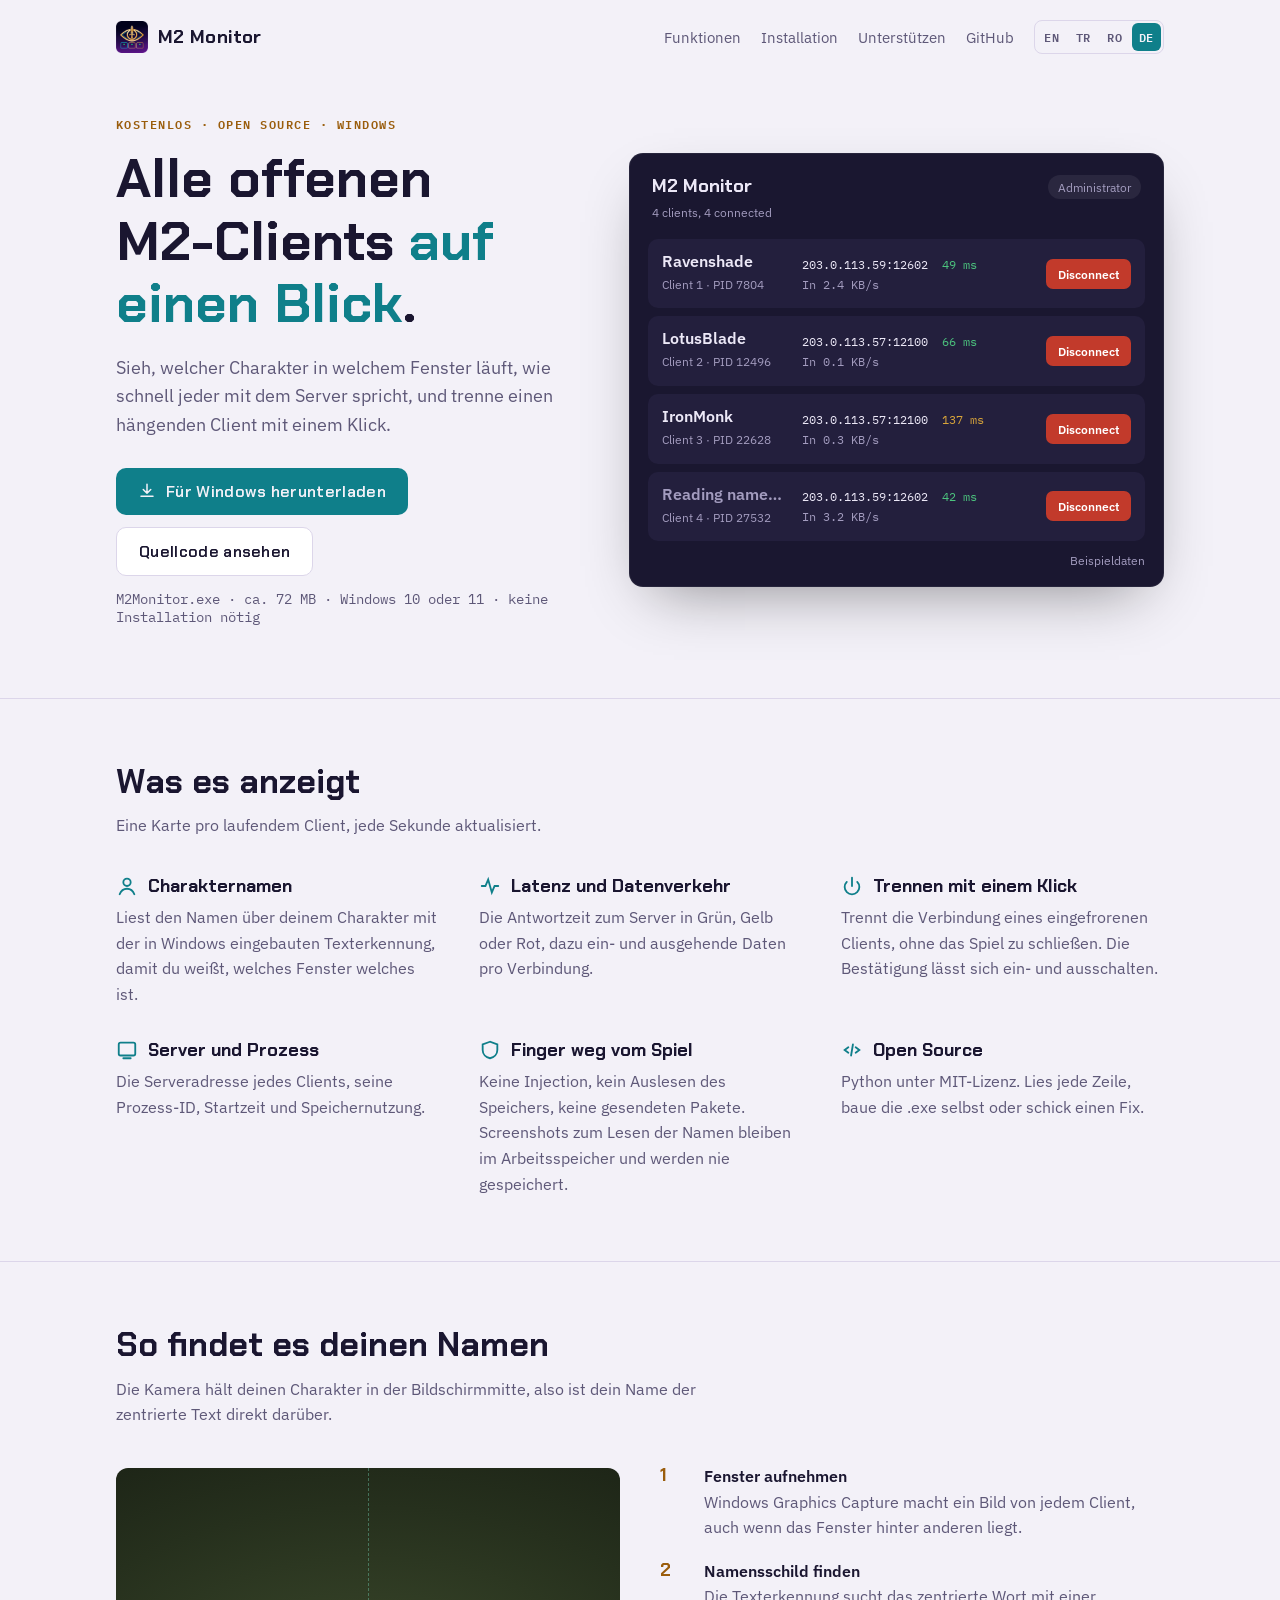
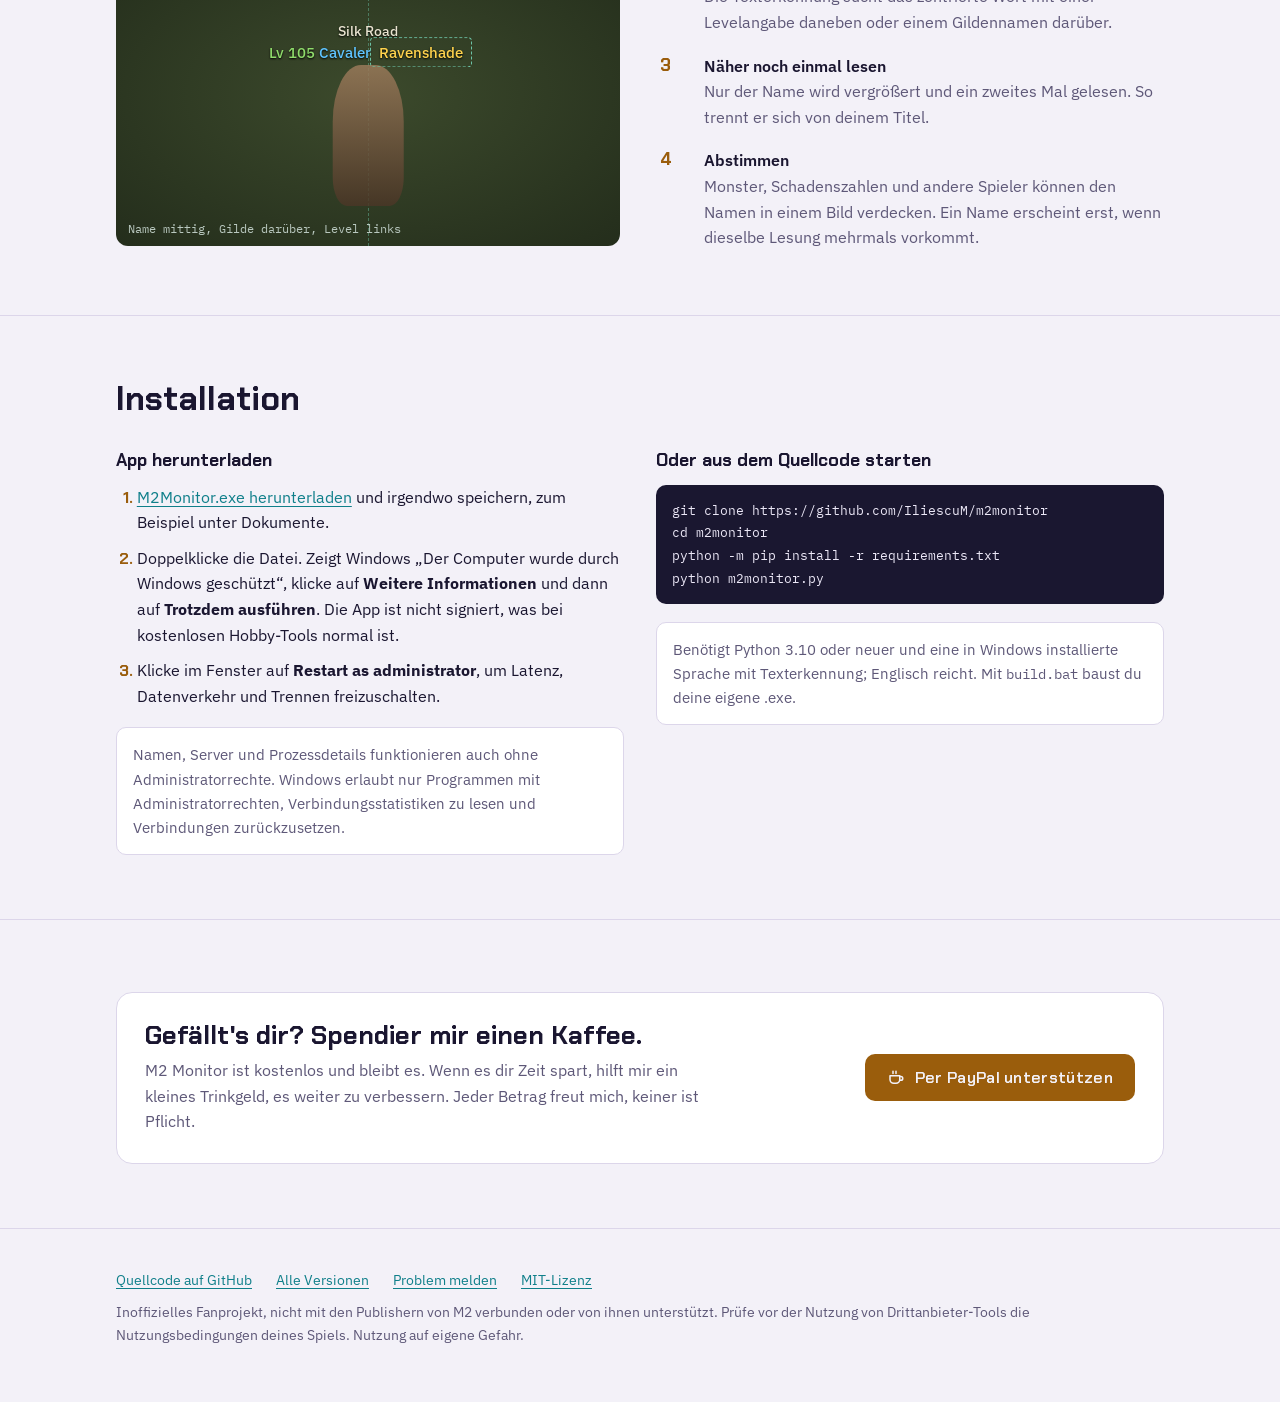
==== docs/de/index.html @ 5efd5cd4 "Translate the website into Turkish, Romanian and German - site/build.py generates docs/index.html (E" ====
<!doctype html>
<html lang="de">
<head>
<meta charset="utf-8">
<meta name="viewport" content="width=device-width, initial-scale=1, viewport-fit=cover">
<title>M2 Monitor</title>
<meta name="description" content="Eine kostenlose Open-Source-App für Windows, die alle offenen M2-Spielclients zeigt: Charaktername, Server, Latenz, Datenverkehr und Trennen mit einem Klick.">
<link rel="canonical" href="https://m2monitor.app/de/">
<link rel="alternate" hreflang="en" href="https://m2monitor.app/">
<link rel="alternate" hreflang="tr" href="https://m2monitor.app/tr/">
<link rel="alternate" hreflang="ro" href="https://m2monitor.app/ro/">
<link rel="alternate" hreflang="de" href="https://m2monitor.app/de/">
<link rel="alternate" hreflang="x-default" href="https://m2monitor.app/">
<link rel="icon" type="image/png" href="../icon.png">
<link rel="apple-touch-icon" href="../icon.png">
<link rel="preconnect" href="https://fonts.googleapis.com">
<link rel="preconnect" href="https://fonts.gstatic.com" crossorigin>
<link rel="stylesheet" href="https://fonts.googleapis.com/css2?family=Chakra+Petch:wght@500;600;700&family=IBM+Plex+Sans:wght@400;500;600&family=IBM+Plex+Mono:wght@400;500&display=swap">
<link rel="stylesheet" href="../style.css">
</head>
<body>

<header class="top">
  <div class="wrap">
    <a class="brand" href="./">
      <img src="../icon.png" alt="" width="32" height="32">
      M2 Monitor
    </a>
    <nav aria-label="Abschnitte">
      <a class="section-link" href="#features">Funktionen</a>
      <a class="section-link" href="#install">Installation</a>
      <a class="section-link" href="#tip">Unterstützen</a>
      <a class="section-link" href="https://github.com/IliescuM/m2monitor">GitHub</a>
      <span class="langs"><a href="../" hreflang="en" lang="en" data-lang="en" title="English">EN</a><a href="../tr/" hreflang="tr" lang="tr" data-lang="tr" title="Türkçe">TR</a><a href="../ro/" hreflang="ro" lang="ro" data-lang="ro" title="Română">RO</a><a href="../de/" hreflang="de" lang="de" data-lang="de" title="Deutsch" aria-current="page">DE</a></span>
    </nav>
  </div>
</header>

<main>
  <section class="hero">
    <div class="wrap">
      <div>
        <p class="eyebrow">Kostenlos · Open Source · Windows</p>
        <h1>Alle offenen M2-Clients <em>auf einen Blick</em>.</h1>
        <p class="lede">Sieh, welcher Charakter in welchem Fenster läuft, wie schnell jeder mit dem Server spricht, und trenne einen hängenden Client mit einem Klick.</p>
        <div class="actions">
          <a class="btn btn-primary" href="https://github.com/IliescuM/m2monitor/releases/latest/download/M2Monitor.exe">
            <svg viewBox="0 0 24 24" fill="none" stroke="currentColor" stroke-width="2" stroke-linecap="round" stroke-linejoin="round" aria-hidden="true"><path d="M12 3v12m0 0-5-5m5 5 5-5M4 19h16"/></svg>
            Für Windows herunterladen
          </a>
          <a class="btn btn-ghost" href="https://github.com/IliescuM/m2monitor">Quellcode ansehen</a>
        </div>
        <p class="fine">M2Monitor.exe · ca. 72 MB · Windows 10 oder 11 · keine Installation nötig</p>
      </div>

      <div class="mock" role="img" aria-label="Beispiel des M2-Monitor-Fensters mit vier Spielclients">
        <div class="mock-head">
          <div><b>M2 Monitor</b><br><span>4 clients, 4 connected</span></div>
          <span class="pill">Administrator</span>
        </div>
        <div class="client">
          <div class="who"><b>Ravenshade</b><small>Client 1 · PID 7804</small></div>
          <div class="stats"><span class="srv">203.0.113.59:12602</span><span class="rtt" data-base="47">47 ms</span><span>In 2.4 KB/s</span></div>
          <span class="dc">Disconnect</span>
        </div>
        <div class="client">
          <div class="who"><b>LotusBlade</b><small>Client 2 · PID 12496</small></div>
          <div class="stats"><span class="srv">203.0.113.57:12100</span><span class="rtt" data-base="69">69 ms</span><span>In 0.1 KB/s</span></div>
          <span class="dc">Disconnect</span>
        </div>
        <div class="client">
          <div class="who"><b>IronMonk</b><small>Client 3 · PID 22628</small></div>
          <div class="stats"><span class="srv">203.0.113.57:12100</span><span class="rtt" data-base="128">128 ms</span><span>In 0.3 KB/s</span></div>
          <span class="dc">Disconnect</span>
        </div>
        <div class="client reading">
          <div class="who"><b>Reading name…</b><small>Client 4 · PID 27532</small></div>
          <div class="stats"><span class="srv">203.0.113.59:12602</span><span class="rtt" data-base="46">46 ms</span><span>In 3.2 KB/s</span></div>
          <span class="dc">Disconnect</span>
        </div>
        <p class="example-note">Beispieldaten</p>
      </div>
    </div>
  </section>

  <section class="block" id="features">
    <div class="wrap">
      <h2>Was es anzeigt</h2>
      <p class="intro">Eine Karte pro laufendem Client, jede Sekunde aktualisiert.</p>
      <div class="features">
        <div class="feature">
          <h3><svg viewBox="0 0 24 24" fill="none" stroke="currentColor" stroke-width="2" stroke-linecap="round" aria-hidden="true"><circle cx="12" cy="8" r="4"/><path d="M4 21c1.5-4 4.5-6 8-6s6.5 2 8 6"/></svg>Charakternamen</h3>
          <p>Liest den Namen über deinem Charakter mit der in Windows eingebauten Texterkennung, damit du weißt, welches Fenster welches ist.</p>
        </div>
        <div class="feature">
          <h3><svg viewBox="0 0 24 24" fill="none" stroke="currentColor" stroke-width="2" stroke-linecap="round" aria-hidden="true"><path d="M3 12h4l3-7 4 14 3-7h4"/></svg>Latenz und Datenverkehr</h3>
          <p>Die Antwortzeit zum Server in Grün, Gelb oder Rot, dazu ein- und ausgehende Daten pro Verbindung.</p>
        </div>
        <div class="feature">
          <h3><svg viewBox="0 0 24 24" fill="none" stroke="currentColor" stroke-width="2" stroke-linecap="round" aria-hidden="true"><path d="M12 3v9"/><path d="M6.3 7.5a8 8 0 1 0 11.4 0"/></svg>Trennen mit einem Klick</h3>
          <p>Trennt die Verbindung eines eingefrorenen Clients, ohne das Spiel zu schließen. Die Bestätigung lässt sich ein- und ausschalten.</p>
        </div>
        <div class="feature">
          <h3><svg viewBox="0 0 24 24" fill="none" stroke="currentColor" stroke-width="2" stroke-linecap="round" aria-hidden="true"><rect x="3" y="4" width="18" height="14" rx="2"/><path d="M8 21h8"/></svg>Server und Prozess</h3>
          <p>Die Serveradresse jedes Clients, seine Prozess-ID, Startzeit und Speichernutzung.</p>
        </div>
        <div class="feature">
          <h3><svg viewBox="0 0 24 24" fill="none" stroke="currentColor" stroke-width="2" stroke-linecap="round" aria-hidden="true"><path d="M12 3 4 6v6c0 4.5 3.4 8 8 9 4.6-1 8-4.5 8-9V6z"/></svg>Finger weg vom Spiel</h3>
          <p>Keine Injection, kein Auslesen des Speichers, keine gesendeten Pakete. Screenshots zum Lesen der Namen bleiben im Arbeitsspeicher und werden nie gespeichert.</p>
        </div>
        <div class="feature">
          <h3><svg viewBox="0 0 24 24" fill="none" stroke="currentColor" stroke-width="2" stroke-linecap="round" aria-hidden="true"><path d="M8 9l-4 3 4 3M16 9l4 3-4 3M13 6l-2 12"/></svg>Open Source</h3>
          <p>Python unter MIT-Lizenz. Lies jede Zeile, baue die .exe selbst oder schick einen Fix.</p>
        </div>
      </div>
    </div>
  </section>

  <section class="block">
    <div class="wrap">
      <h2>So findet es deinen Namen</h2>
      <p class="intro">Die Kamera hält deinen Charakter in der Bildschirmmitte, also ist dein Name der zentrierte Text direkt darüber.</p>
      <div class="ocr">
        <figure class="scene" style="margin:0">
          <span class="crosshair" aria-hidden="true"></span>
          <span class="hero-figure" aria-hidden="true"></span>
          <div class="plate">
            <div class="guild">Silk Road</div>
            <div class="line"><span class="lv">Lv 105</span> <span class="title">Cavaler</span> <span class="name">Ravenshade</span></div>
          </div>
          <figcaption>Name mittig, Gilde darüber, Level links</figcaption>
        </figure>
        <ol class="steps">
          <li><div><b>Fenster aufnehmen</b><span>Windows Graphics Capture macht ein Bild von jedem Client, auch wenn das Fenster hinter anderen liegt.</span></div></li>
          <li><div><b>Namensschild finden</b><span>Die Texterkennung sucht das zentrierte Wort mit einer Levelangabe daneben oder einem Gildennamen darüber.</span></div></li>
          <li><div><b>Näher noch einmal lesen</b><span>Nur der Name wird vergrößert und ein zweites Mal gelesen. So trennt er sich von deinem Titel.</span></div></li>
          <li><div><b>Abstimmen</b><span>Monster, Schadenszahlen und andere Spieler können den Namen in einem Bild verdecken. Ein Name erscheint erst, wenn dieselbe Lesung mehrmals vorkommt.</span></div></li>
        </ol>
      </div>
    </div>
  </section>

  <section class="block" id="install">
    <div class="wrap">
      <h2>Installation</h2>
      <div class="install">
        <div>
          <h3>App herunterladen</h3>
          <ol>
            <li><a href="https://github.com/IliescuM/m2monitor/releases/latest/download/M2Monitor.exe">M2Monitor.exe herunterladen</a> und irgendwo speichern, zum Beispiel unter Dokumente.</li>
            <li>Doppelklicke die Datei. Zeigt Windows „Der Computer wurde durch Windows geschützt“, klicke auf <b>Weitere Informationen</b> und dann auf <b>Trotzdem ausführen</b>. Die App ist nicht signiert, was bei kostenlosen Hobby-Tools normal ist.</li>
            <li>Klicke im Fenster auf <b>Restart as administrator</b>, um Latenz, Datenverkehr und Trennen freizuschalten.</li>
          </ol>
          <p class="note">Namen, Server und Prozessdetails funktionieren auch ohne Administratorrechte. Windows erlaubt nur Programmen mit Administratorrechten, Verbindungsstatistiken zu lesen und Verbindungen zurückzusetzen.</p>
        </div>
        <div>
          <h3>Oder aus dem Quellcode starten</h3>
          <pre><code>git clone https://github.com/IliescuM/m2monitor
cd m2monitor
python -m pip install -r requirements.txt
python m2monitor.py</code></pre>
          <p class="note">Benötigt Python 3.10 oder neuer und eine in Windows installierte Sprache mit Texterkennung; Englisch reicht. Mit <code>build.bat</code> baust du deine eigene .exe.</p>
        </div>
      </div>
    </div>
  </section>

  <section class="block" id="tip">
    <div class="wrap">
      <div class="tip">
        <div class="copy">
          <h2>Gefällt's dir? Spendier mir einen Kaffee.</h2>
          <p>M2 Monitor ist kostenlos und bleibt es. Wenn es dir Zeit spart, hilft mir ein kleines Trinkgeld, es weiter zu verbessern. Jeder Betrag freut mich, keiner ist Pflicht.</p>
        </div>
        <a class="btn btn-tip" href="https://paypal.me/IliescuM">
          <svg viewBox="0 0 24 24" fill="none" stroke="currentColor" stroke-width="2" stroke-linecap="round" stroke-linejoin="round" aria-hidden="true"><path d="M4 9h13v5a5 5 0 0 1-5 5H9a5 5 0 0 1-5-5z"/><path d="M17 10h1.5a2.5 2.5 0 0 1 0 5H17M8 3v3M12 3v3"/></svg>
          Per PayPal unterstützen
        </a>
      </div>
    </div>
  </section>
</main>

<footer>
  <div class="wrap">
    <div class="row">
      <a href="https://github.com/IliescuM/m2monitor">Quellcode auf GitHub</a>
      <a href="https://github.com/IliescuM/m2monitor/releases">Alle Versionen</a>
      <a href="https://github.com/IliescuM/m2monitor/issues">Problem melden</a>
      <a href="https://github.com/IliescuM/m2monitor/blob/main/LICENSE">MIT-Lizenz</a>
    </div>
    <p>Inoffizielles Fanprojekt, nicht mit den Publishern von M2 verbunden oder von ihnen unterstützt. Prüfe vor der Nutzung von Drittanbieter-Tools die Nutzungsbedingungen deines Spiels. Nutzung auf eigene Gefahr.</p>
  </div>
</footer>

<script src="../site.js"></script>
</body>
</html>
---- docs/style.css ----
/* Palette follows the app icon: night indigo, gold, cyan. Layout: one narrow reading column; the hero pairs the pitch with a live mock of the app's client cards. */
:root {
  --ink: #1a1630;
  --paper: #f3f1f8;
  --panel: #ffffff;
  --line: #dcd6ea;
  --muted: #5e5878;
  --jade: #0f7f8a;
  --bronze: #9a5d0c;
  --good: #1f7a4a;
  --warn: #9a6700;
  --danger: #c23a2b;
  --card: #1a1730;
  --card-2: #231f3d;
  --card-fg: #ece8f7;
  --card-muted: #a39cbf;
  --display: "Chakra Petch", "Bahnschrift", "Segoe UI", sans-serif;
  --body: "IBM Plex Sans", "Segoe UI", system-ui, sans-serif;
  --mono: "IBM Plex Mono", "Cascadia Mono", Consolas, monospace;
  color-scheme: light;
}
@media (prefers-color-scheme: dark) {
  :root:not([data-theme="light"]) {
    --ink: #ece8f7; --paper: #0c0a1c; --panel: #15122b; --line: #2a2547;
    --muted: #a39cbf; --jade: #3fd0dc; --bronze: #f0b44c;
    --good: #4cc47e; --warn: #d9a53a; --danger: #e5574a;
    --card: #1a1730; --card-2: #231f3d;
    color-scheme: dark;
  }
}
:root[data-theme="dark"] {
  --ink: #ece8f7; --paper: #0c0a1c; --panel: #15122b; --line: #2a2547;
  --muted: #a39cbf; --jade: #3fd0dc; --bronze: #f0b44c;
  --good: #4cc47e; --warn: #d9a53a; --danger: #e5574a;
  --card: #1a1730; --card-2: #231f3d;
  color-scheme: dark;
}

* { box-sizing: border-box; }
html { -webkit-text-size-adjust: 100%; }
body {
  margin: 0;
  background: var(--paper);
  color: var(--ink);
  font: 400 1rem/1.6 var(--body);
}
a { color: var(--jade); text-underline-offset: 3px; }
a:focus-visible, button:focus-visible { outline: 2px solid var(--bronze); outline-offset: 3px; border-radius: 4px; }
h1, h2, h3 { font-family: var(--display); line-height: 1.15; text-wrap: balance; margin: 0; }
p { margin: 0; }
code { font-family: var(--mono); font-size: 0.92em; }

.wrap {
  max-width: 1080px;
  margin: 0 auto;
  padding-left: max(16px, env(safe-area-inset-left, 0px));
  padding-right: max(16px, env(safe-area-inset-right, 0px));
}

/* Top bar */
.top { padding-block: 20px; }
.top .wrap { display: flex; align-items: center; justify-content: space-between; gap: 16px; flex-wrap: wrap; }
.brand { display: flex; align-items: center; gap: 10px; font: 700 1.15rem var(--display); color: var(--ink); text-decoration: none; letter-spacing: 0.02em; }
.brand img { width: 32px; height: 32px; }
.top nav { display: flex; align-items: center; flex-wrap: wrap; gap: 8px 20px; font-size: 0.95rem; }
.top nav a { color: var(--muted); text-decoration: none; }
.top nav a:hover { color: var(--ink); }
.langs { display: flex; gap: 2px; padding: 2px; border: 1px solid var(--line); border-radius: 8px; }
.top nav .langs a { font: 600 0.74rem var(--mono); letter-spacing: 0.06em; padding: 4px 7px; border-radius: 6px; }
.top nav .langs a[aria-current="page"] { background: var(--jade); color: var(--paper); }

/* Hero */
.hero { padding-block: 40px 72px; }
.hero .wrap { display: grid; grid-template-columns: minmax(0, 1fr) minmax(0, 1.15fr); gap: 48px; align-items: center; }
.eyebrow { font: 600 0.78rem var(--mono); letter-spacing: 0.12em; text-transform: uppercase; color: var(--bronze); }
.hero h1 { font-size: clamp(2.2rem, 5vw, 3.4rem); font-weight: 700; margin-top: 14px; }
.hero h1 em { font-style: normal; color: var(--jade); }
.lede { margin-top: 18px; font-size: 1.12rem; color: var(--muted); max-width: 34em; }
.actions { margin-top: 28px; display: flex; flex-wrap: wrap; gap: 12px; align-items: center; }
.btn {
  display: inline-flex; align-items: center; gap: 10px;
  padding: 13px 22px; border-radius: 10px;
  font: 600 1rem var(--display); letter-spacing: 0.02em; text-decoration: none;
  transition: transform 120ms ease, background-color 120ms ease;
}
.btn svg { width: 18px; height: 18px; flex: none; }
.btn-primary { background: var(--jade); color: var(--paper); }
.btn-primary:hover { transform: translateY(-1px); }
.btn-ghost { color: var(--ink); border: 1px solid var(--line); background: var(--panel); }
.btn-ghost:hover { border-color: var(--jade); }
.fine { margin-top: 14px; font: 400 0.85rem var(--mono); color: var(--muted); }

/* App mock */
.mock {
  background: var(--card); color: var(--card-fg);
  border-radius: 14px; padding: 18px;
  box-shadow: 0 24px 60px -24px rgb(0 0 0 / 0.45);
  border: 1px solid rgb(255 255 255 / 0.06);
  min-width: 0;
}
.mock-head { display: flex; align-items: baseline; justify-content: space-between; gap: 12px; flex-wrap: wrap; padding: 2px 4px 14px; }
.mock-head b { font: 700 1.15rem var(--display); }
.mock-head span { font: 400 0.78rem var(--body); color: var(--card-muted); }
.pill { font: 600 0.72rem var(--body); color: #4cc47e; background: rgb(255 255 255 / 0.07); padding: 4px 10px; border-radius: 999px; }
.client {
  display: grid; grid-template-columns: minmax(0, 1.1fr) minmax(0, 2fr) auto; gap: 12px; align-items: center;
  background: var(--card-2); border-radius: 10px; padding: 12px 14px;
}
.client + .client { margin-top: 8px; }
.who b { display: block; font: 600 0.98rem var(--body); overflow: hidden; text-overflow: ellipsis; white-space: nowrap; }
.who small { font-size: 0.74rem; color: var(--card-muted); }
.stats { display: flex; flex-wrap: wrap; gap: 4px 14px; font: 400 0.78rem var(--mono); color: var(--card-muted); font-variant-numeric: tabular-nums; min-width: 0; }
.stats .srv { color: var(--card-fg); }
.rtt[data-level="good"] { color: #4cc47e; }
.rtt[data-level="warn"] { color: #d9a53a; }
.rtt[data-level="bad"] { color: #e5574a; }
.dc { font: 600 0.78rem var(--body); color: #fff; background: #c23a2b; border-radius: 7px; padding: 7px 12px; white-space: nowrap; }
.reading b { color: var(--card-muted); }
.example-note { margin-top: 12px; font: 400 0.75rem var(--body); color: var(--card-muted); text-align: right; }

/* Sections */
section.block { padding-block: 64px; border-top: 1px solid var(--line); }
.block h2 { font-size: clamp(1.6rem, 3.2vw, 2.1rem); }
.block .intro { margin-top: 12px; color: var(--muted); max-width: 38em; }

.features { margin-top: 36px; display: grid; grid-template-columns: repeat(3, minmax(0, 1fr)); gap: 32px 40px; }
.feature h3 { font-size: 1.12rem; display: flex; align-items: center; gap: 10px; }
.feature h3 svg { width: 22px; height: 22px; color: var(--jade); flex: none; }
.feature p { margin-top: 8px; color: var(--muted); }

/* Name-reading explainer */
.ocr { margin-top: 36px; display: grid; grid-template-columns: minmax(0, 1fr) minmax(0, 1fr); gap: 40px; align-items: center; }
.scene {
  position: relative; border-radius: 12px; overflow: hidden; aspect-ratio: 4 / 3; max-width: 100%;
  background:
    radial-gradient(120% 90% at 50% 60%, #3c4a2c 0%, #26301d 55%, #161c12 100%);
  display: grid; place-items: center;
}
.plate { text-align: center; font: 500 clamp(0.8rem, 1.9vw, 0.95rem)/1.5 var(--body); text-shadow: 0 1px 2px #000; transform: translateY(-34%); }
.plate .guild { color: #e9e4d0; font-size: 0.9em; }
.plate .line { white-space: nowrap; }
.plate .lv { color: #8fdc6b; }
.plate .title { color: #5fc4ff; }
.plate .name { color: #ffd34d; position: relative; padding: 2px 4px; }
.plate .name::after {
  content: ""; position: absolute; inset: -3px -5px;
  border: 1.5px dashed #6cc3a6; border-radius: 4px;
  animation: scan 2.4s ease-in-out infinite;
}
.hero-figure { position: absolute; left: 50%; top: 52%; width: 14%; aspect-ratio: 1 / 2; transform: translateX(-50%); border-radius: 40% 40% 20% 20%; background: linear-gradient(#9a7a5a, #4a3626); opacity: 0.85; }
.crosshair { position: absolute; left: 50%; top: 0; bottom: 0; border-left: 1px dashed rgb(108 195 166 / 0.45); }
.scene figcaption { position: absolute; left: 12px; bottom: 10px; font: 400 0.72rem var(--mono); color: #b9c8bf; }
@keyframes scan { 0%, 100% { opacity: 0.35; } 50% { opacity: 1; } }
.steps { display: grid; gap: 18px; counter-reset: step; }
.steps li { list-style: none; display: grid; grid-template-columns: 2rem minmax(0, 1fr); gap: 12px; }
.steps li::before { counter-increment: step; content: counter(step); font: 700 1.1rem var(--display); color: var(--bronze); }
.steps { padding: 0; margin: 0; }
.steps b { display: block; font-weight: 600; }
.steps span { color: var(--muted); }

/* Install */
.install { margin-top: 32px; display: grid; grid-template-columns: repeat(2, minmax(0, 1fr)); gap: 32px; }
.install ol { margin: 0; padding-left: 1.3em; display: grid; gap: 10px; }
.install ol li::marker { color: var(--bronze); font-family: var(--display); font-weight: 700; }
.install h3 { font-size: 1.1rem; margin-bottom: 14px; }
.note { margin-top: 18px; padding: 14px 16px; border-radius: 10px; background: var(--panel); border: 1px solid var(--line); color: var(--muted); font-size: 0.95rem; }
pre { margin: 0; padding: 14px 16px; border-radius: 10px; background: var(--card); color: var(--card-fg); overflow-x: auto; font: 400 0.88rem/1.6 var(--mono); }

/* Tip */
.tip {
  margin-top: 8px; display: flex; gap: 28px; align-items: center; justify-content: space-between; flex-wrap: wrap;
  background: var(--panel); border: 1px solid var(--line); border-radius: 16px; padding: 28px;
}
.tip .copy { max-width: 36em; min-width: 0; }
.tip h2 { font-size: 1.6rem; }
.tip p { margin-top: 8px; color: var(--muted); }
.btn-tip { background: var(--bronze); color: var(--paper); }
.btn-tip:hover { transform: translateY(-1px); }

footer { padding-block: 40px 56px; border-top: 1px solid var(--line); color: var(--muted); font-size: 0.88rem; }
footer .wrap { display: grid; gap: 10px; }
footer .row { display: flex; flex-wrap: wrap; gap: 8px 24px; }

@media (max-width: 860px) {
  .hero .wrap, .ocr, .install { grid-template-columns: minmax(0, 1fr); }
  .features { grid-template-columns: minmax(0, 1fr); gap: 26px; }
  .hero { padding-block: 16px 56px; }
}
@media (max-width: 520px) {
  .top nav .section-link { display: none; }
  .client { grid-template-columns: minmax(0, 1fr) auto; }
  .stats { grid-column: 1 / -1; grid-row: 2; }
  .top nav { gap: 14px; }
  .tip { padding: 22px; }
}
@media (prefers-reduced-motion: reduce) {
  .plate .name::after { animation: none; opacity: 1; }
  .btn { transition: none; }
}
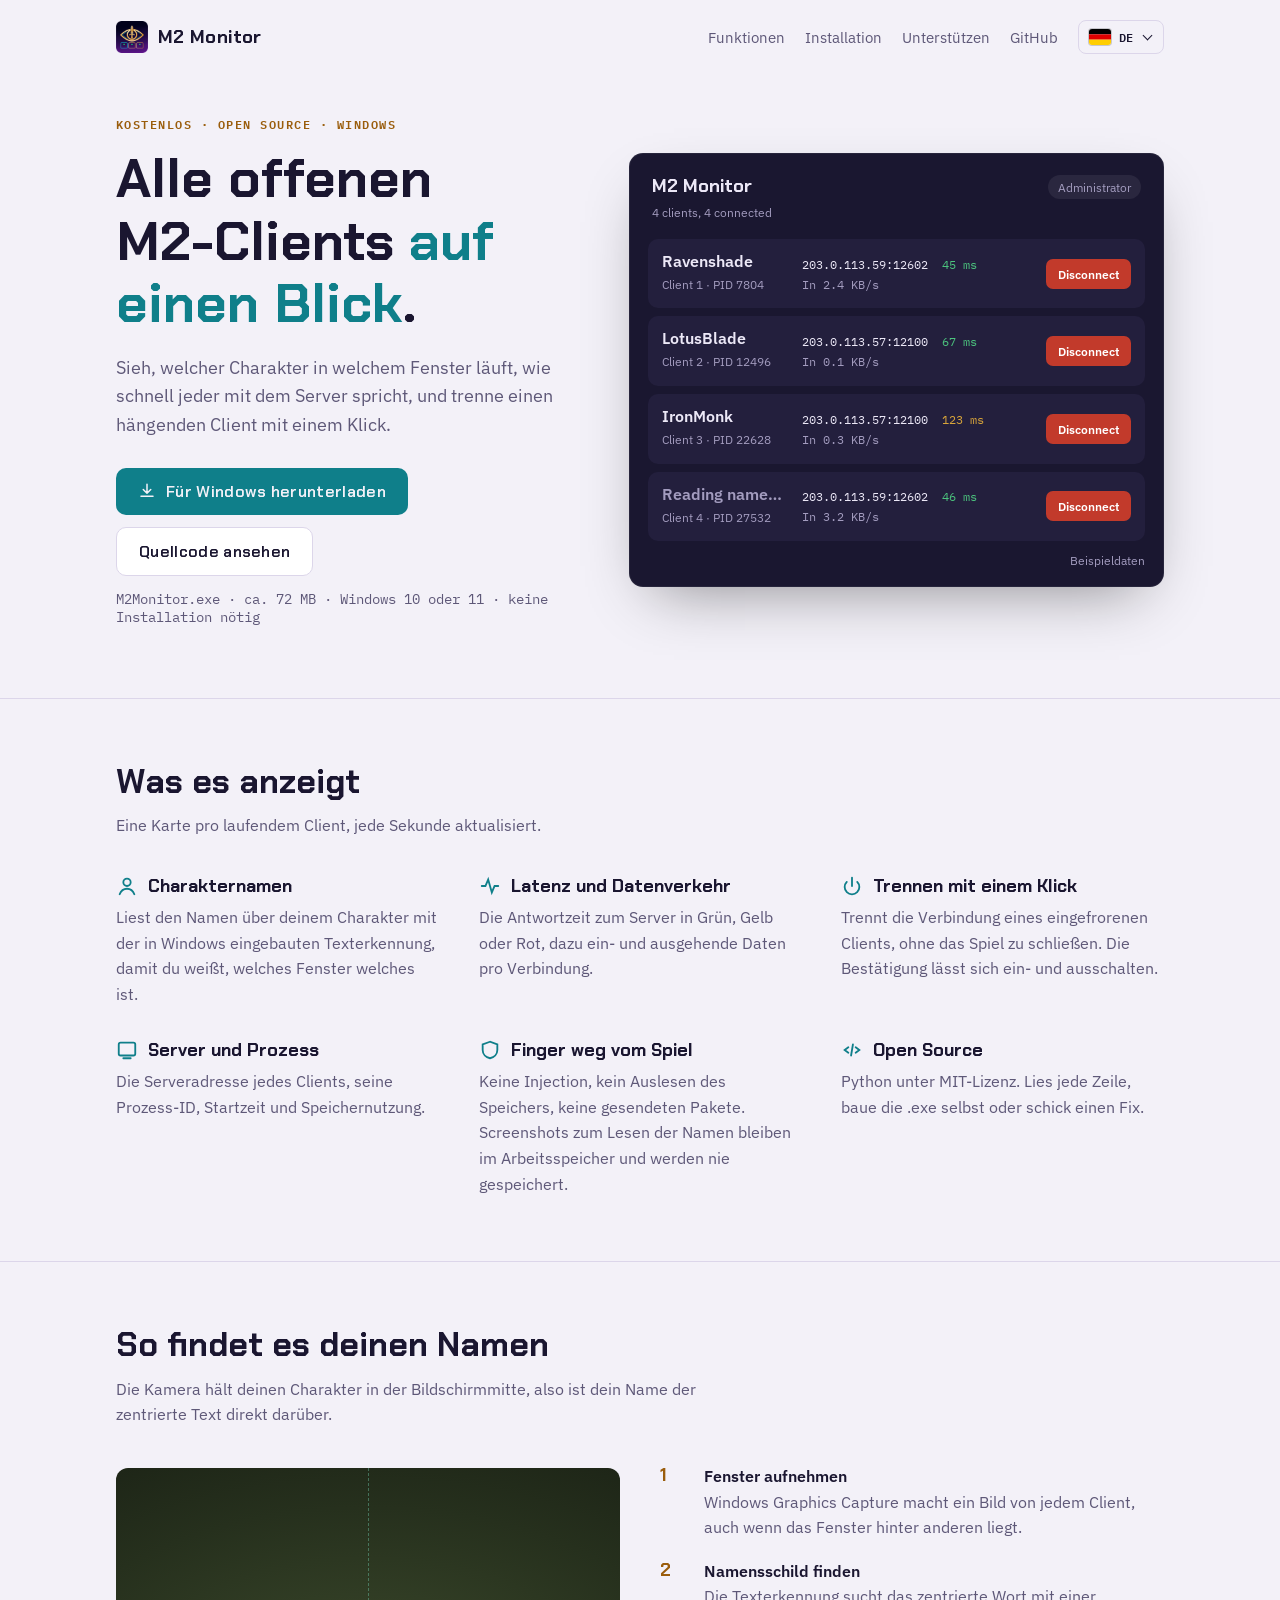
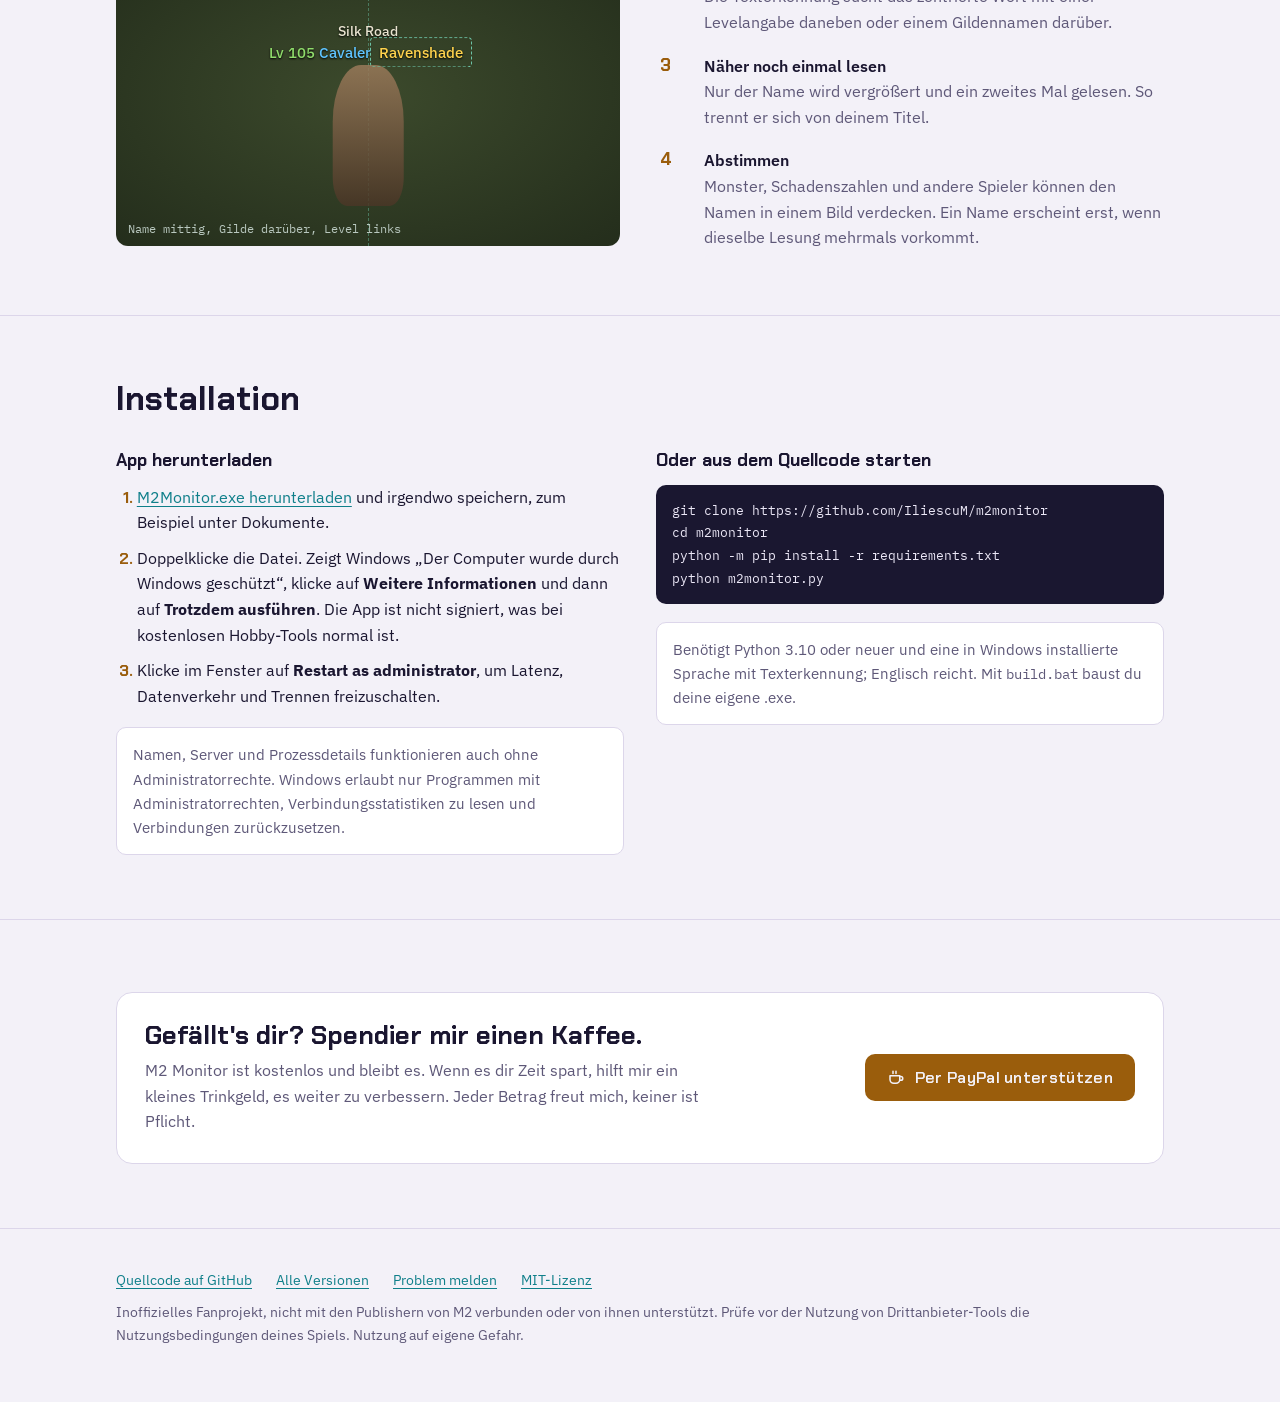
==== commit b5123973: "Add five more site languages and a flag language menu - Italian, Polish, Portuguese, Spanish and Hun" ====
--- a/docs/de/index.html
+++ b/docs/de/index.html
@@ -10,6 +10,11 @@
 <link rel="alternate" hreflang="tr" href="https://m2monitor.app/tr/">
 <link rel="alternate" hreflang="ro" href="https://m2monitor.app/ro/">
 <link rel="alternate" hreflang="de" href="https://m2monitor.app/de/">
+<link rel="alternate" hreflang="it" href="https://m2monitor.app/it/">
+<link rel="alternate" hreflang="pl" href="https://m2monitor.app/pl/">
+<link rel="alternate" hreflang="pt" href="https://m2monitor.app/pt/">
+<link rel="alternate" hreflang="es" href="https://m2monitor.app/es/">
+<link rel="alternate" hreflang="hu" href="https://m2monitor.app/hu/">
 <link rel="alternate" hreflang="x-default" href="https://m2monitor.app/">
 <link rel="icon" type="image/png" href="../icon.png">
 <link rel="apple-touch-icon" href="../icon.png">
@@ -31,7 +36,7 @@
       <a class="section-link" href="#install">Installation</a>
       <a class="section-link" href="#tip">Unterstützen</a>
       <a class="section-link" href="https://github.com/IliescuM/m2monitor">GitHub</a>
-      <span class="langs"><a href="../" hreflang="en" lang="en" data-lang="en" title="English">EN</a><a href="../tr/" hreflang="tr" lang="tr" data-lang="tr" title="Türkçe">TR</a><a href="../ro/" hreflang="ro" lang="ro" data-lang="ro" title="Română">RO</a><a href="../de/" hreflang="de" lang="de" data-lang="de" title="Deutsch" aria-current="page">DE</a></span>
+      <details class="lang-menu"><summary aria-label="Sprache"><img class="flag" src="../flags/de.svg" alt="" width="22" height="16"><span>DE</span></summary><ul><li><a href="../" hreflang="en" lang="en" data-lang="en"><img class="flag" src="../flags/gb.svg" alt="" width="22" height="16">English</a></li><li><a href="../tr/" hreflang="tr" lang="tr" data-lang="tr"><img class="flag" src="../flags/tr.svg" alt="" width="22" height="16">Türkçe</a></li><li><a href="../ro/" hreflang="ro" lang="ro" data-lang="ro"><img class="flag" src="../flags/ro.svg" alt="" width="22" height="16">Română</a></li><li><a href="../de/" hreflang="de" lang="de" data-lang="de" aria-current="page"><img class="flag" src="../flags/de.svg" alt="" width="22" height="16">Deutsch</a></li><li><a href="../it/" hreflang="it" lang="it" data-lang="it"><img class="flag" src="../flags/it.svg" alt="" width="22" height="16">Italiano</a></li><li><a href="../pl/" hreflang="pl" lang="pl" data-lang="pl"><img class="flag" src="../flags/pl.svg" alt="" width="22" height="16">Polski</a></li><li><a href="../pt/" hreflang="pt" lang="pt" data-lang="pt"><img class="flag" src="../flags/pt.svg" alt="" width="22" height="16">Português</a></li><li><a href="../es/" hreflang="es" lang="es" data-lang="es"><img class="flag" src="../flags/es.svg" alt="" width="22" height="16">Español</a></li><li><a href="../hu/" hreflang="hu" lang="hu" data-lang="hu"><img class="flag" src="../flags/hu.svg" alt="" width="22" height="16">Magyar</a></li></ul></details>
     </nav>
   </div>
 </header>
--- a/docs/style.css
+++ b/docs/style.css
@@ -65,9 +65,29 @@
 .top nav { display: flex; align-items: center; flex-wrap: wrap; gap: 8px 20px; font-size: 0.95rem; }
 .top nav a { color: var(--muted); text-decoration: none; }
 .top nav a:hover { color: var(--ink); }
-.langs { display: flex; gap: 2px; padding: 2px; border: 1px solid var(--line); border-radius: 8px; }
-.top nav .langs a { font: 600 0.74rem var(--mono); letter-spacing: 0.06em; padding: 4px 7px; border-radius: 6px; }
-.top nav .langs a[aria-current="page"] { background: var(--jade); color: var(--paper); }
+.lang-menu { position: relative; }
+.lang-menu summary {
+  list-style: none; cursor: pointer; display: flex; align-items: center; gap: 8px;
+  padding: 6px 10px; border: 1px solid var(--line); border-radius: 8px;
+  font: 600 0.78rem var(--mono); letter-spacing: 0.06em; color: var(--ink);
+}
+.lang-menu summary::-webkit-details-marker { display: none; }
+.lang-menu summary::after {
+  content: ""; width: 6px; height: 6px; margin: -3px 2px 0 2px;
+  border-right: 1.5px solid currentColor; border-bottom: 1.5px solid currentColor; transform: rotate(45deg);
+}
+.lang-menu[open] summary, .lang-menu summary:hover { border-color: var(--jade); }
+.lang-menu ul {
+  position: absolute; right: 0; top: calc(100% + 6px); z-index: 20;
+  list-style: none; margin: 0; padding: 6px; min-width: 190px;
+  display: grid; gap: 2px;
+  background: var(--panel); border: 1px solid var(--line); border-radius: 10px;
+  box-shadow: 0 18px 40px -18px rgb(0 0 0 / 0.5);
+}
+.top nav .lang-menu li a { display: flex; align-items: center; gap: 10px; padding: 8px 10px; border-radius: 7px; color: var(--ink); font-size: 0.92rem; }
+.top nav .lang-menu li a:hover { background: var(--paper); }
+.top nav .lang-menu li a[aria-current="page"] { color: var(--jade); font-weight: 600; }
+.flag { width: 22px; height: 16px; flex: none; border-radius: 3px; object-fit: cover; box-shadow: 0 0 0 1px rgb(0 0 0 / 0.18); }
 
 /* Hero */
 .hero { padding-block: 40px 72px; }
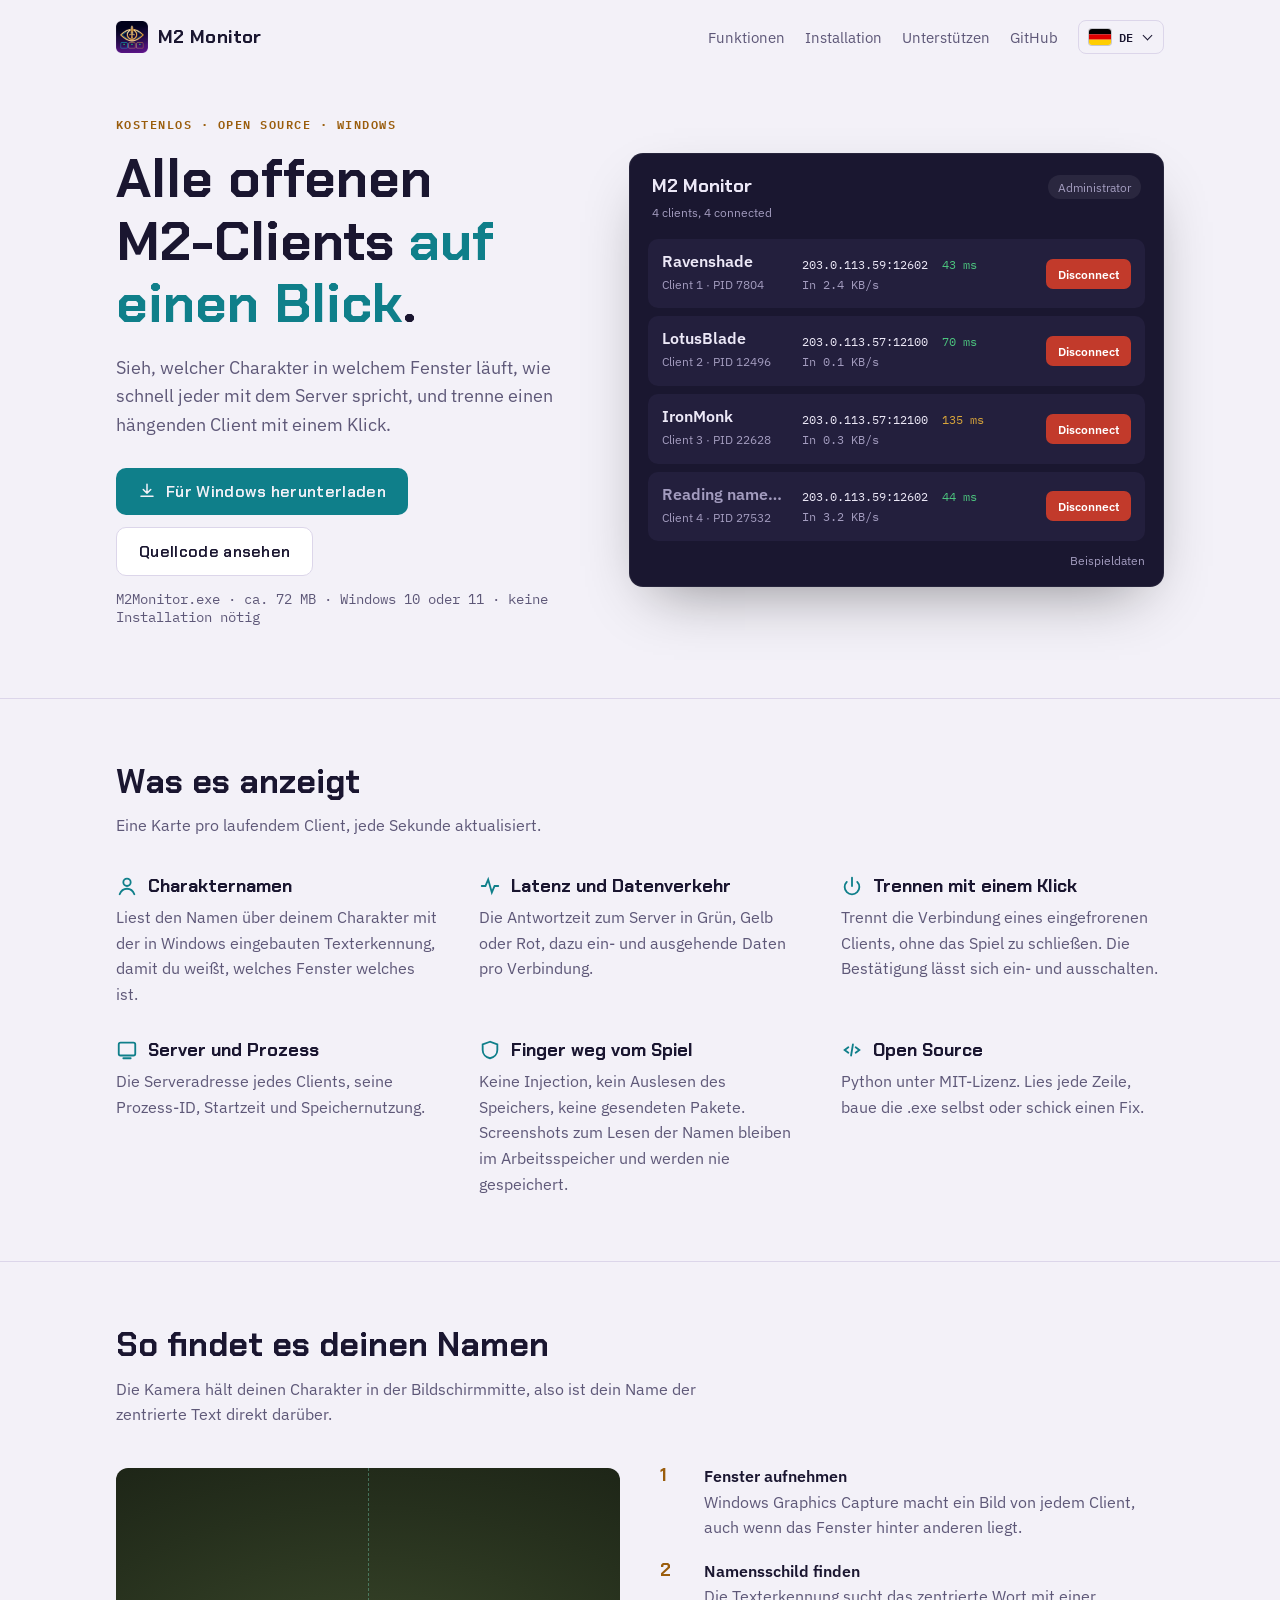
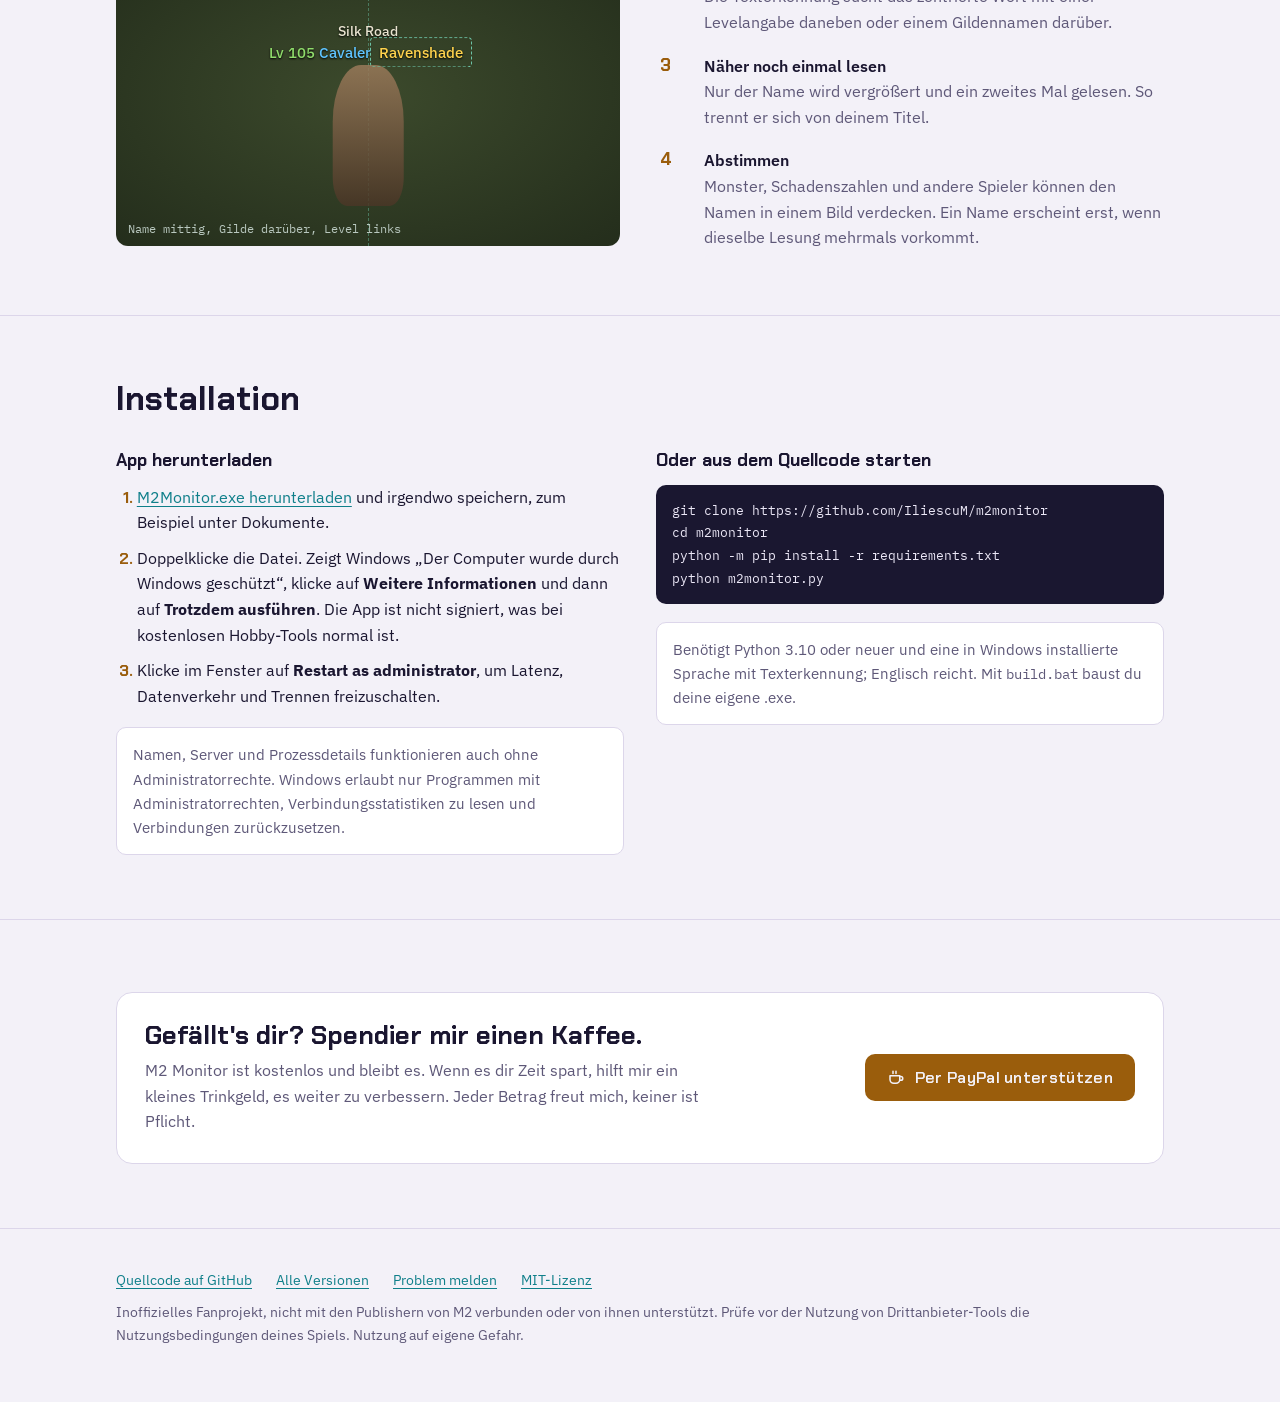
==== commit 0dc48f5e: "Version CSS and JS links by content hash Browsers cache GitHub Pages files for 10 minutes, so a page" ====
--- a/docs/de/index.html
+++ b/docs/de/index.html
@@ -21,7 +21,7 @@
 <link rel="preconnect" href="https://fonts.googleapis.com">
 <link rel="preconnect" href="https://fonts.gstatic.com" crossorigin>
 <link rel="stylesheet" href="https://fonts.googleapis.com/css2?family=Chakra+Petch:wght@500;600;700&family=IBM+Plex+Sans:wght@400;500;600&family=IBM+Plex+Mono:wght@400;500&display=swap">
-<link rel="stylesheet" href="../style.css">
+<link rel="stylesheet" href="../style.css?v=5e25311ded">
 </head>
 <body>
 
@@ -198,6 +198,6 @@
   </div>
 </footer>
 
-<script src="../site.js"></script>
+<script src="../site.js?v=e20082e7b2"></script>
 </body>
 </html>
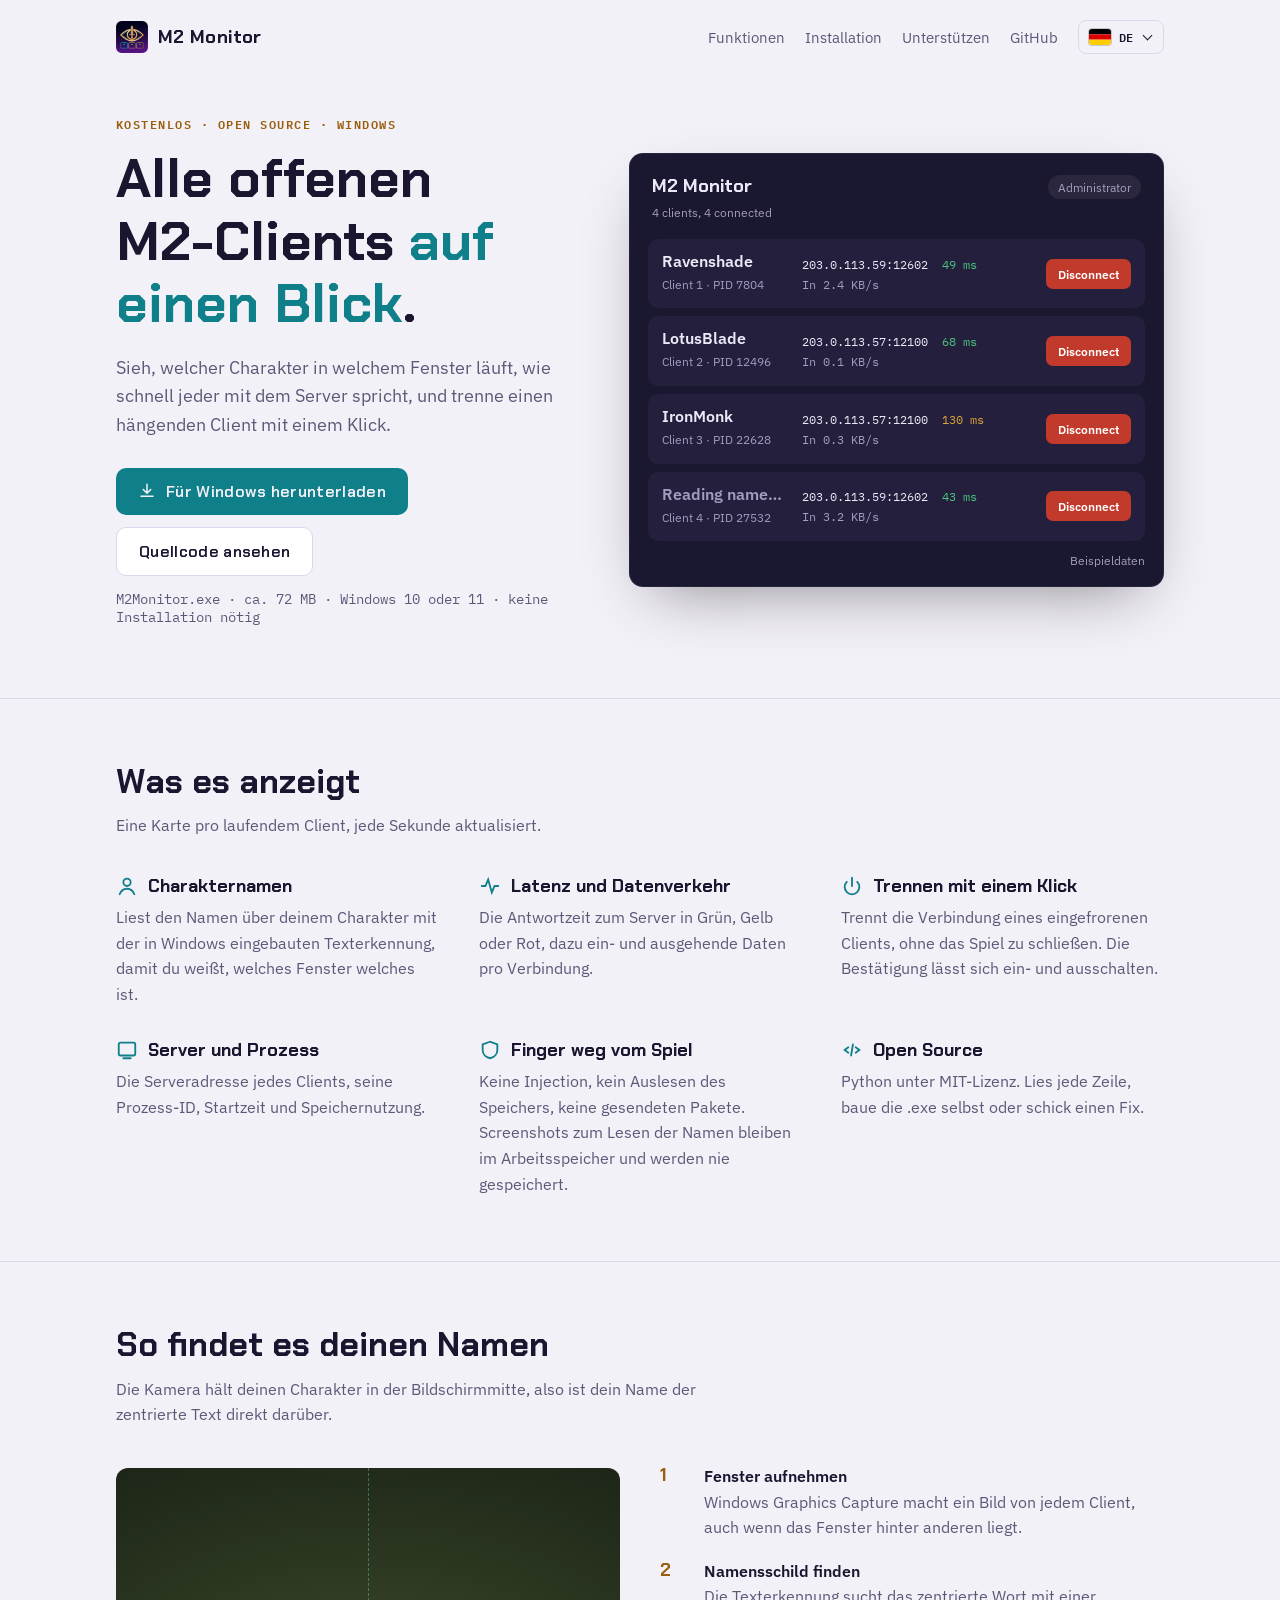
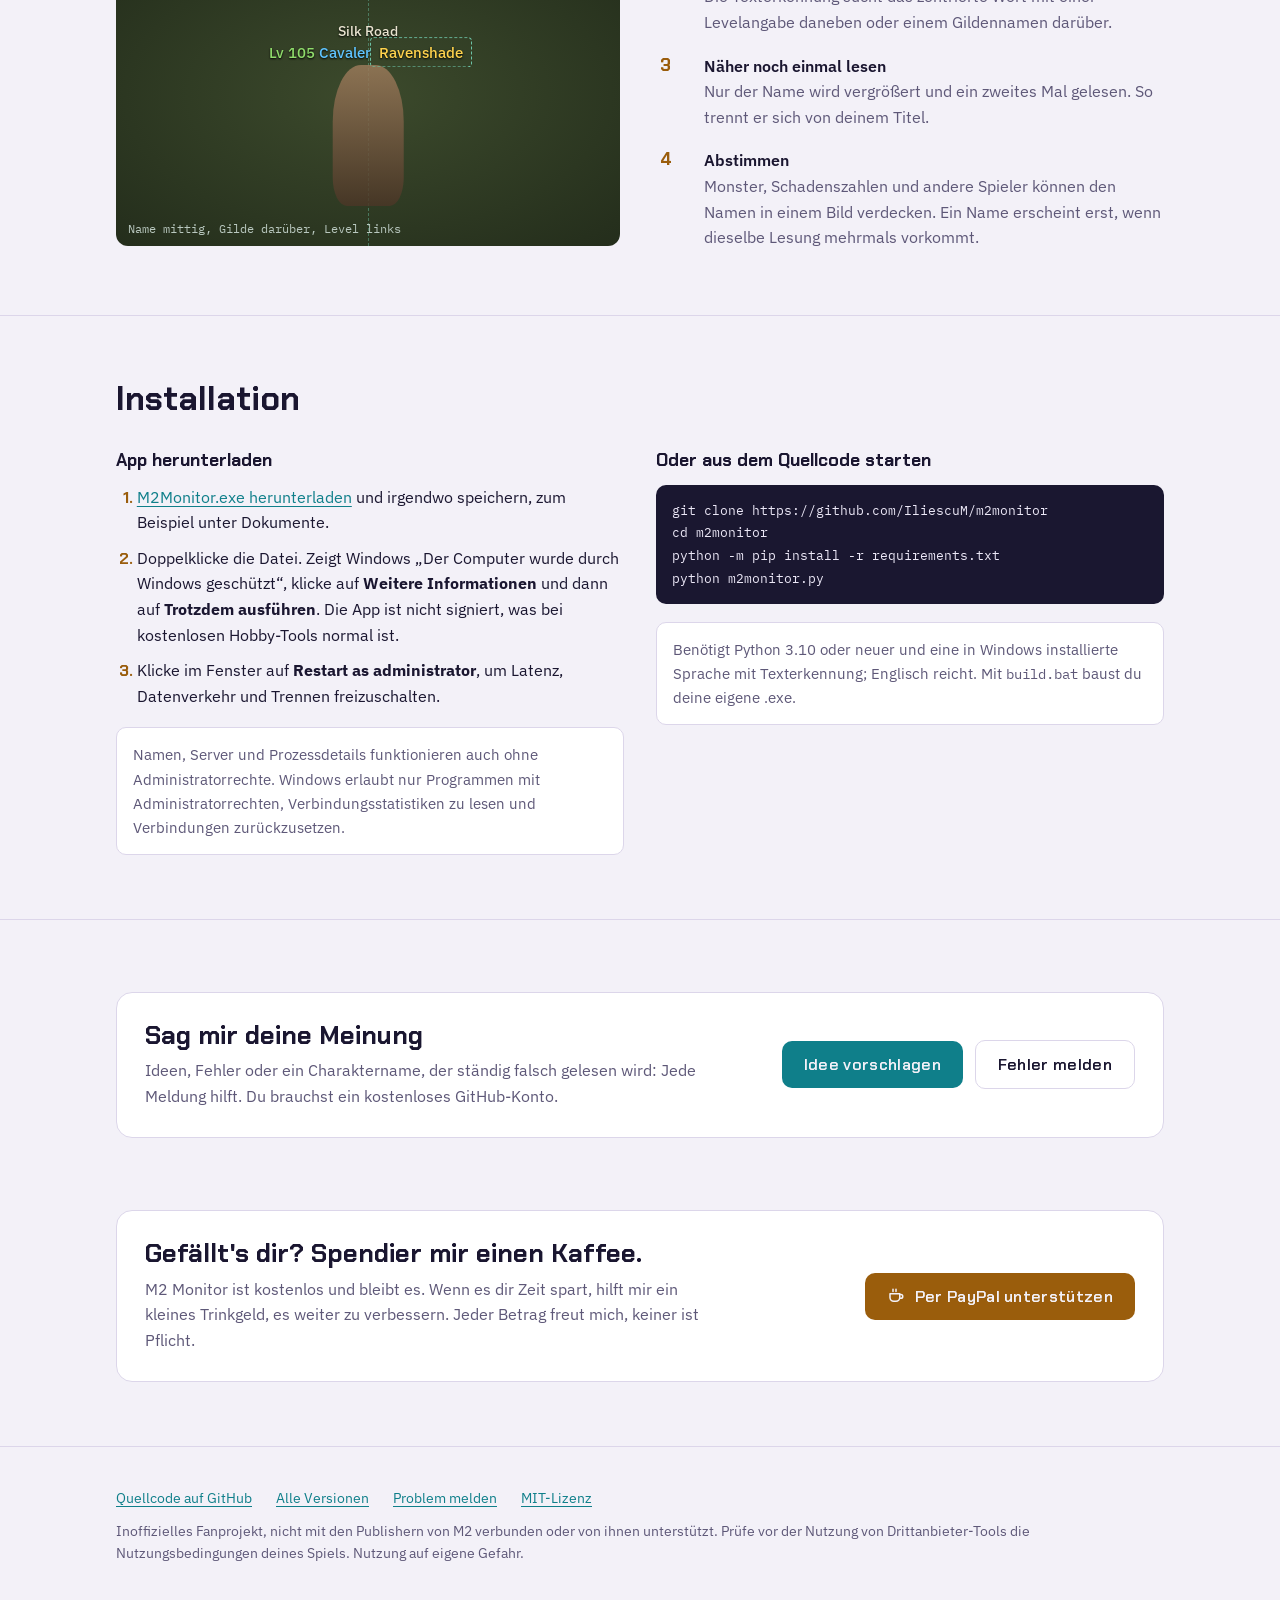
==== commit cbd43ef1: "Fix memory leak in window capture; add feedback links - Keep one capture session open per window ins" ====
--- a/docs/de/index.html
+++ b/docs/de/index.html
@@ -21,7 +21,7 @@
 <link rel="preconnect" href="https://fonts.googleapis.com">
 <link rel="preconnect" href="https://fonts.gstatic.com" crossorigin>
 <link rel="stylesheet" href="https://fonts.googleapis.com/css2?family=Chakra+Petch:wght@500;600;700&family=IBM+Plex+Sans:wght@400;500;600&family=IBM+Plex+Mono:wght@400;500&display=swap">
-<link rel="stylesheet" href="../style.css?v=5e25311ded">
+<link rel="stylesheet" href="../style.css?v=ce1d8ed206">
 </head>
 <body>
 
@@ -170,6 +170,21 @@
     </div>
   </section>
 
+  <section class="block" id="feedback">
+    <div class="wrap">
+      <div class="tip">
+        <div class="copy">
+          <h2>Sag mir deine Meinung</h2>
+          <p>Ideen, Fehler oder ein Charaktername, der ständig falsch gelesen wird: Jede Meldung hilft. Du brauchst ein kostenloses GitHub-Konto.</p>
+        </div>
+        <div class="actions">
+          <a class="btn btn-primary" href="https://github.com/IliescuM/m2monitor/discussions/new?category=ideas">Idee vorschlagen</a>
+          <a class="btn btn-ghost" href="https://github.com/IliescuM/m2monitor/issues/new?template=bug_report.yml">Fehler melden</a>
+        </div>
+      </div>
+    </div>
+  </section>
+
   <section class="block" id="tip">
     <div class="wrap">
       <div class="tip">
--- a/docs/style.css
+++ b/docs/style.css
@@ -192,6 +192,8 @@
   background: var(--panel); border: 1px solid var(--line); border-radius: 16px; padding: 28px;
 }
 .tip .copy { max-width: 36em; min-width: 0; }
+.tip .actions { margin-top: 0; }
+#feedback + #tip { border-top: 0; padding-top: 0; }
 .tip h2 { font-size: 1.6rem; }
 .tip p { margin-top: 8px; color: var(--muted); }
 .btn-tip { background: var(--bronze); color: var(--paper); }
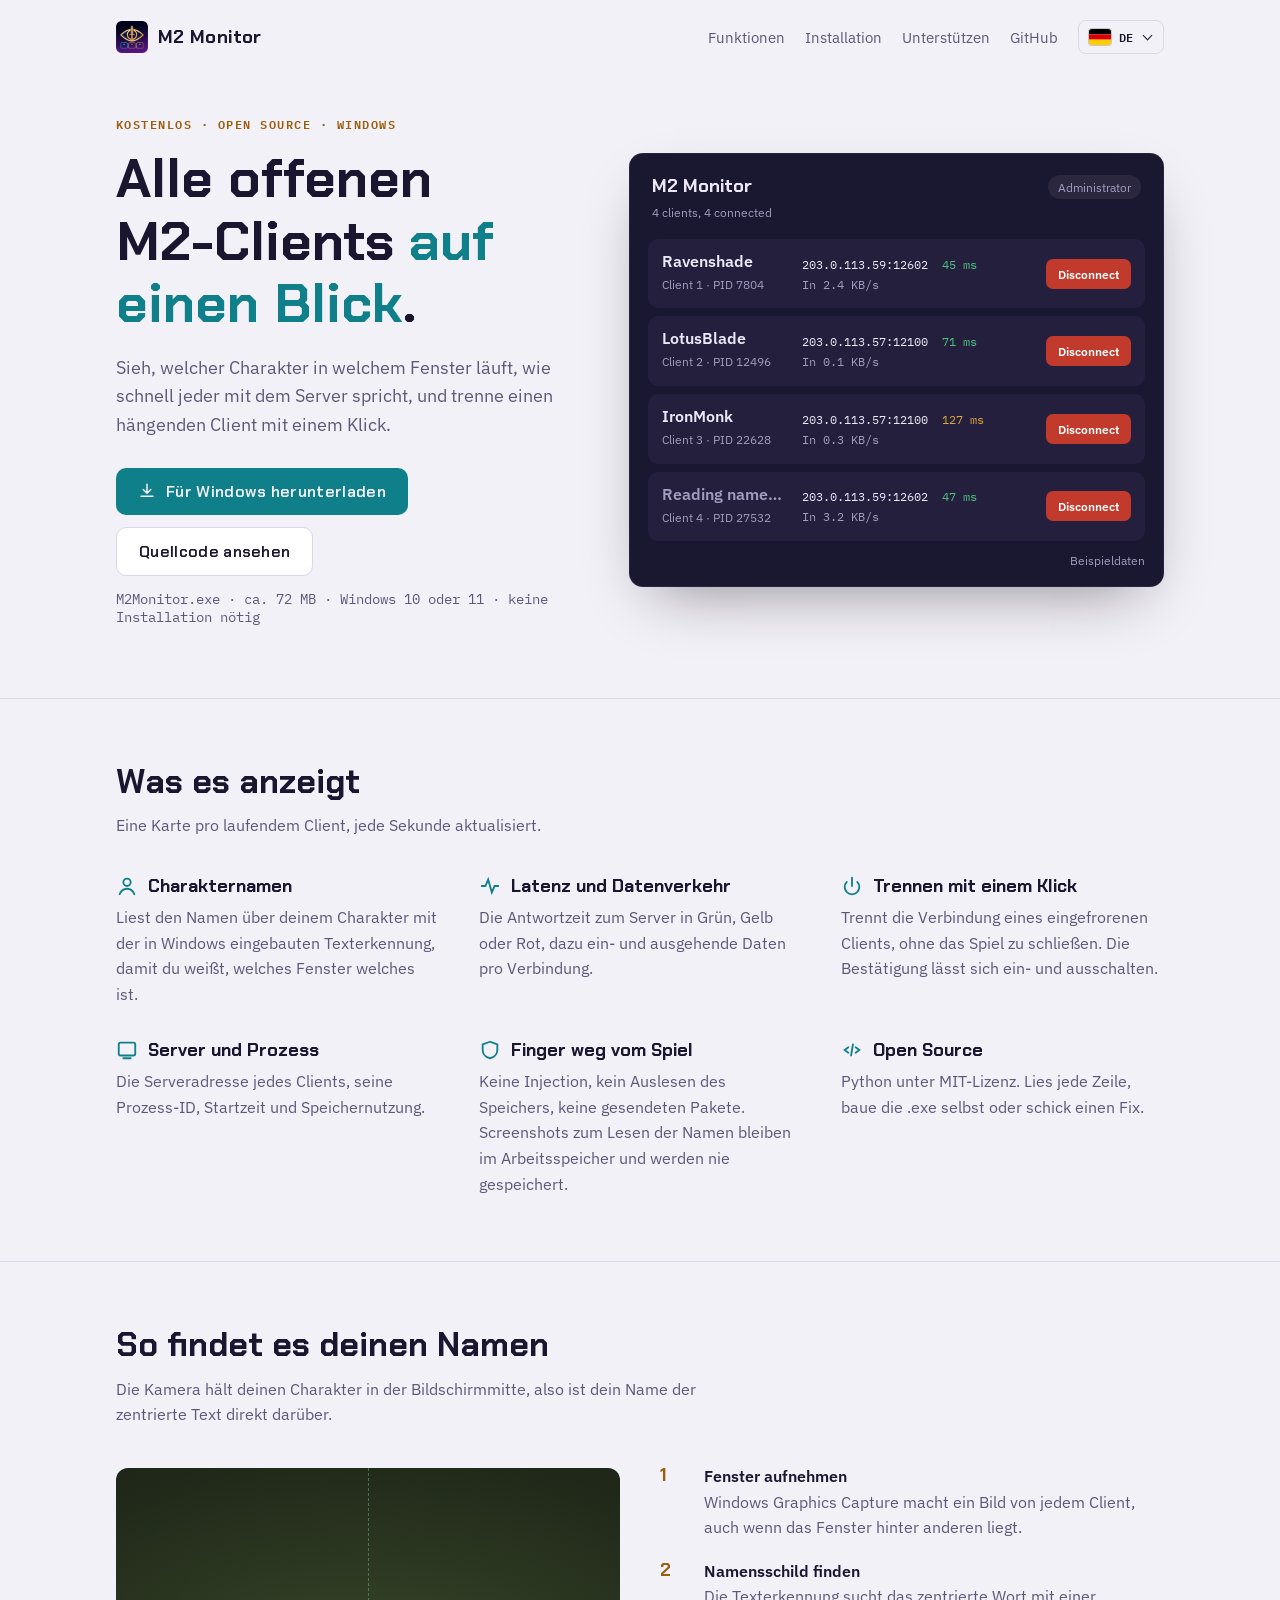
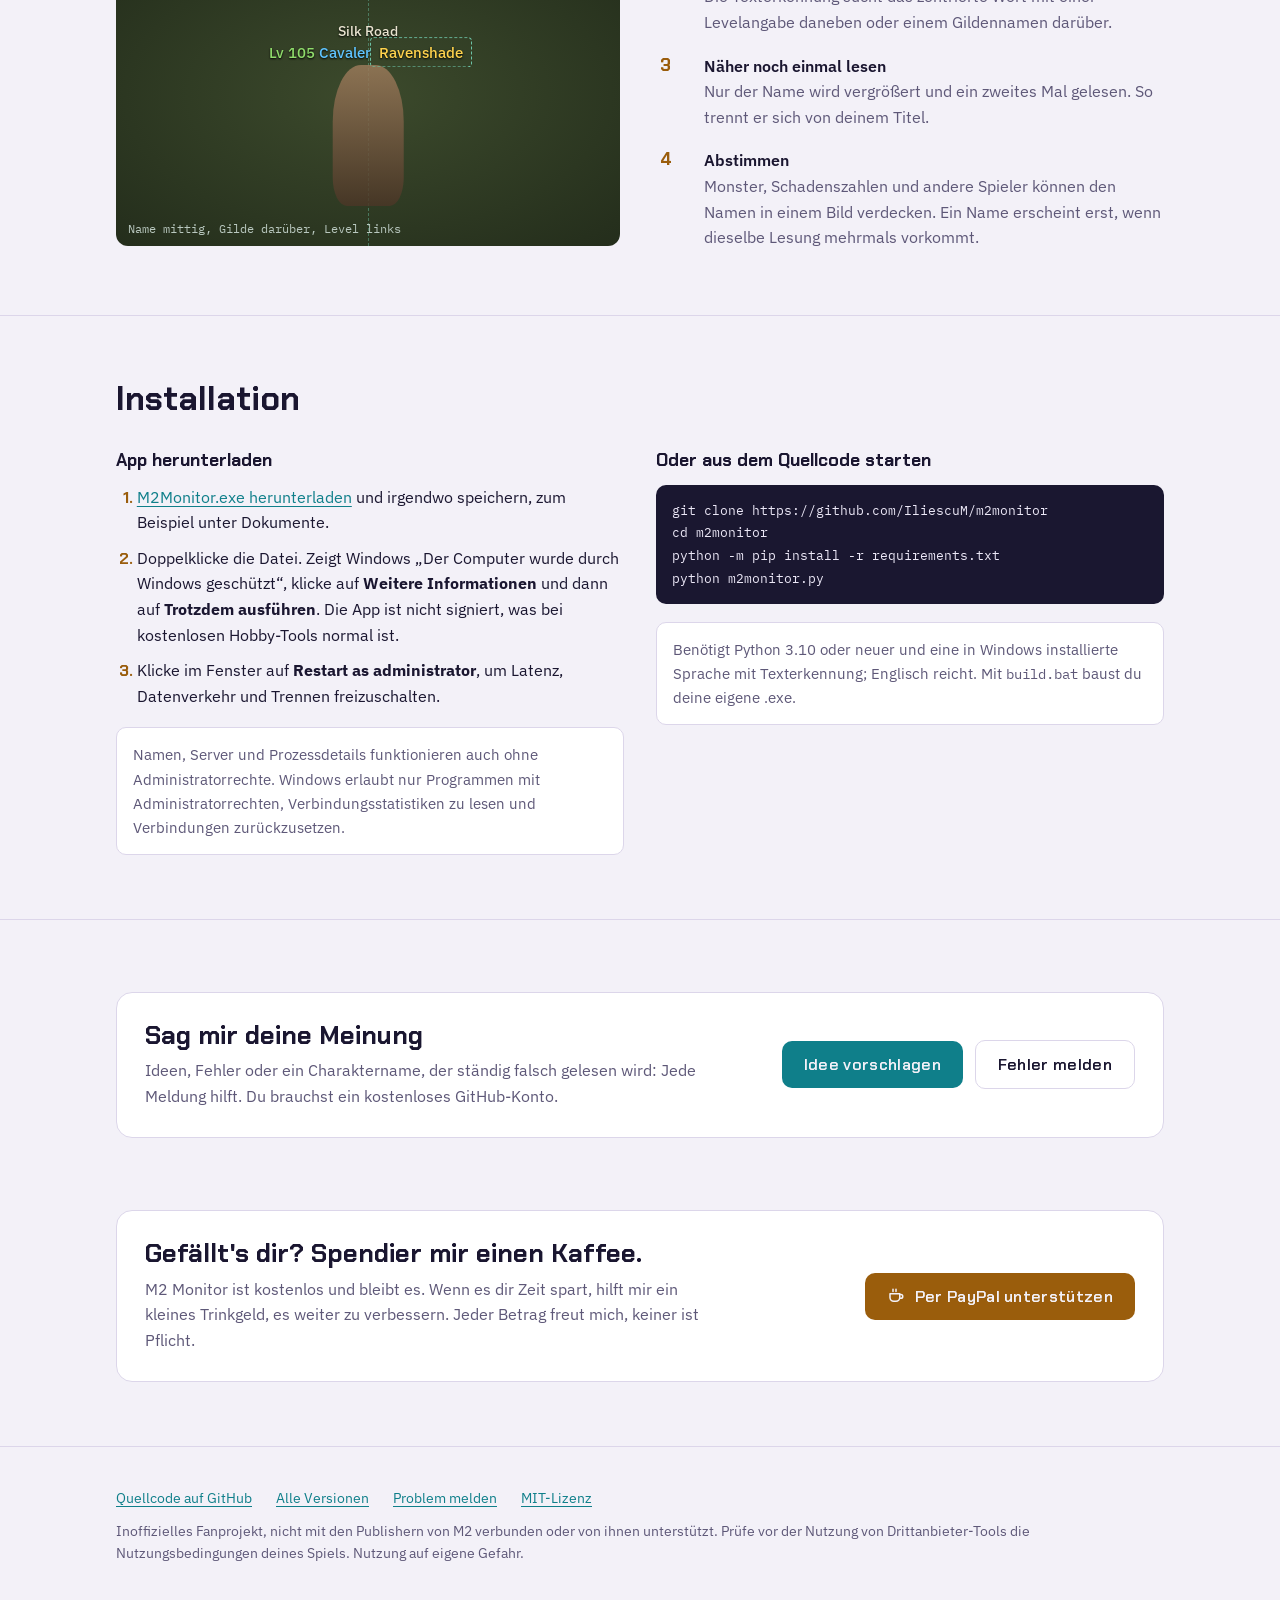
==== commit dddb8e32: "Add search engine and social sharing metadata to the website - Localized page titles and description" ====
--- a/docs/de/index.html
+++ b/docs/de/index.html
@@ -3,9 +3,33 @@
 <head>
 <meta charset="utf-8">
 <meta name="viewport" content="width=device-width, initial-scale=1, viewport-fit=cover">
-<title>M2 Monitor</title>
-<meta name="description" content="Eine kostenlose Open-Source-App für Windows, die alle offenen M2-Spielclients zeigt: Charaktername, Server, Latenz, Datenverkehr und Trennen mit einem Klick.">
+<title>M2 Monitor – kostenloser Multi-Client-Monitor für Metin2</title>
+<meta name="description" content="Kostenlose Open-Source-App für Metin2-Spieler: jeder offene Client mit Charaktername, Server, Ping und Datenverkehr. Trennen mit einem Klick.">
 <link rel="canonical" href="https://m2monitor.app/de/">
+<meta name="theme-color" content="#0c0a1c">
+<meta property="og:type" content="website">
+<meta property="og:site_name" content="M2 Monitor">
+<meta property="og:title" content="M2 Monitor – kostenloser Multi-Client-Monitor für Metin2">
+<meta property="og:description" content="Kostenlose Open-Source-App für Metin2-Spieler: jeder offene Client mit Charaktername, Server, Ping und Datenverkehr. Trennen mit einem Klick.">
+<meta property="og:url" content="https://m2monitor.app/de/">
+<meta property="og:image" content="https://m2monitor.app/og.png">
+<meta property="og:image:width" content="1200">
+<meta property="og:image:height" content="630">
+<meta property="og:image:alt" content="M2 Monitor">
+<meta property="og:locale" content="de_DE">
+<meta property="og:locale:alternate" content="en_GB">
+<meta property="og:locale:alternate" content="tr_TR">
+<meta property="og:locale:alternate" content="ro_RO">
+<meta property="og:locale:alternate" content="it_IT">
+<meta property="og:locale:alternate" content="pl_PL">
+<meta property="og:locale:alternate" content="pt_PT">
+<meta property="og:locale:alternate" content="es_ES">
+<meta property="og:locale:alternate" content="hu_HU">
+<meta name="twitter:card" content="summary_large_image">
+<meta name="twitter:title" content="M2 Monitor – kostenloser Multi-Client-Monitor für Metin2">
+<meta name="twitter:description" content="Kostenlose Open-Source-App für Metin2-Spieler: jeder offene Client mit Charaktername, Server, Ping und Datenverkehr. Trennen mit einem Klick.">
+<meta name="twitter:image" content="https://m2monitor.app/og.png">
+<script type="application/ld+json">{"@context": "https://schema.org", "@type": "SoftwareApplication", "name": "M2 Monitor", "description": "Kostenlose Open-Source-App für Metin2-Spieler: jeder offene Client mit Charaktername, Server, Ping und Datenverkehr. Trennen mit einem Klick.", "url": "https://m2monitor.app/de/", "inLanguage": "de", "operatingSystem": "Windows 10, Windows 11", "applicationCategory": "UtilitiesApplication", "applicationSubCategory": "Game utility", "downloadUrl": "https://github.com/IliescuM/m2monitor/releases/latest/download/M2Monitor.exe", "image": "https://m2monitor.app/og.png", "screenshot": "https://m2monitor.app/og.png", "isAccessibleForFree": true, "license": "https://opensource.org/licenses/MIT", "offers": {"@type": "Offer", "price": "0", "priceCurrency": "EUR"}, "author": {"@type": "Person", "name": "IliescuM", "url": "https://github.com/IliescuM"}, "softwareVersion": "1.0.2"}</script>
 <link rel="alternate" hreflang="en" href="https://m2monitor.app/">
 <link rel="alternate" hreflang="tr" href="https://m2monitor.app/tr/">
 <link rel="alternate" hreflang="ro" href="https://m2monitor.app/ro/">
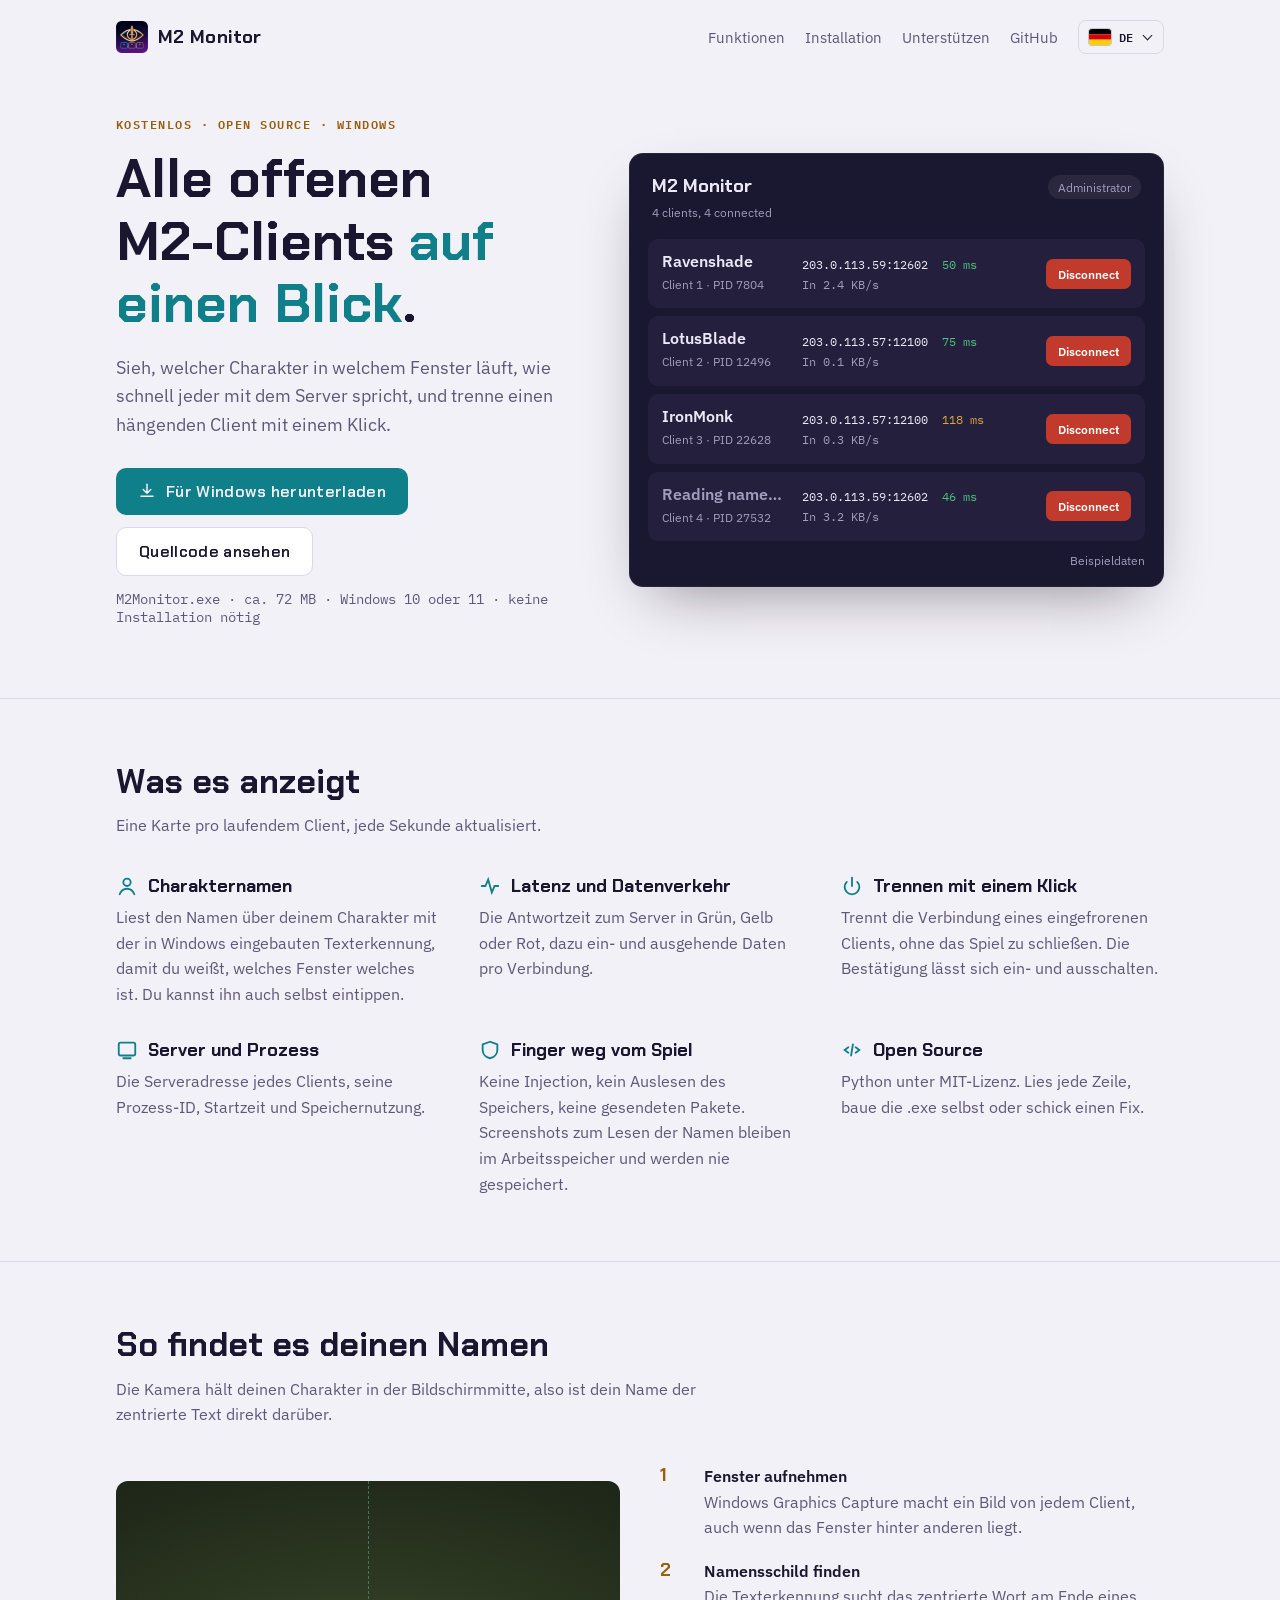
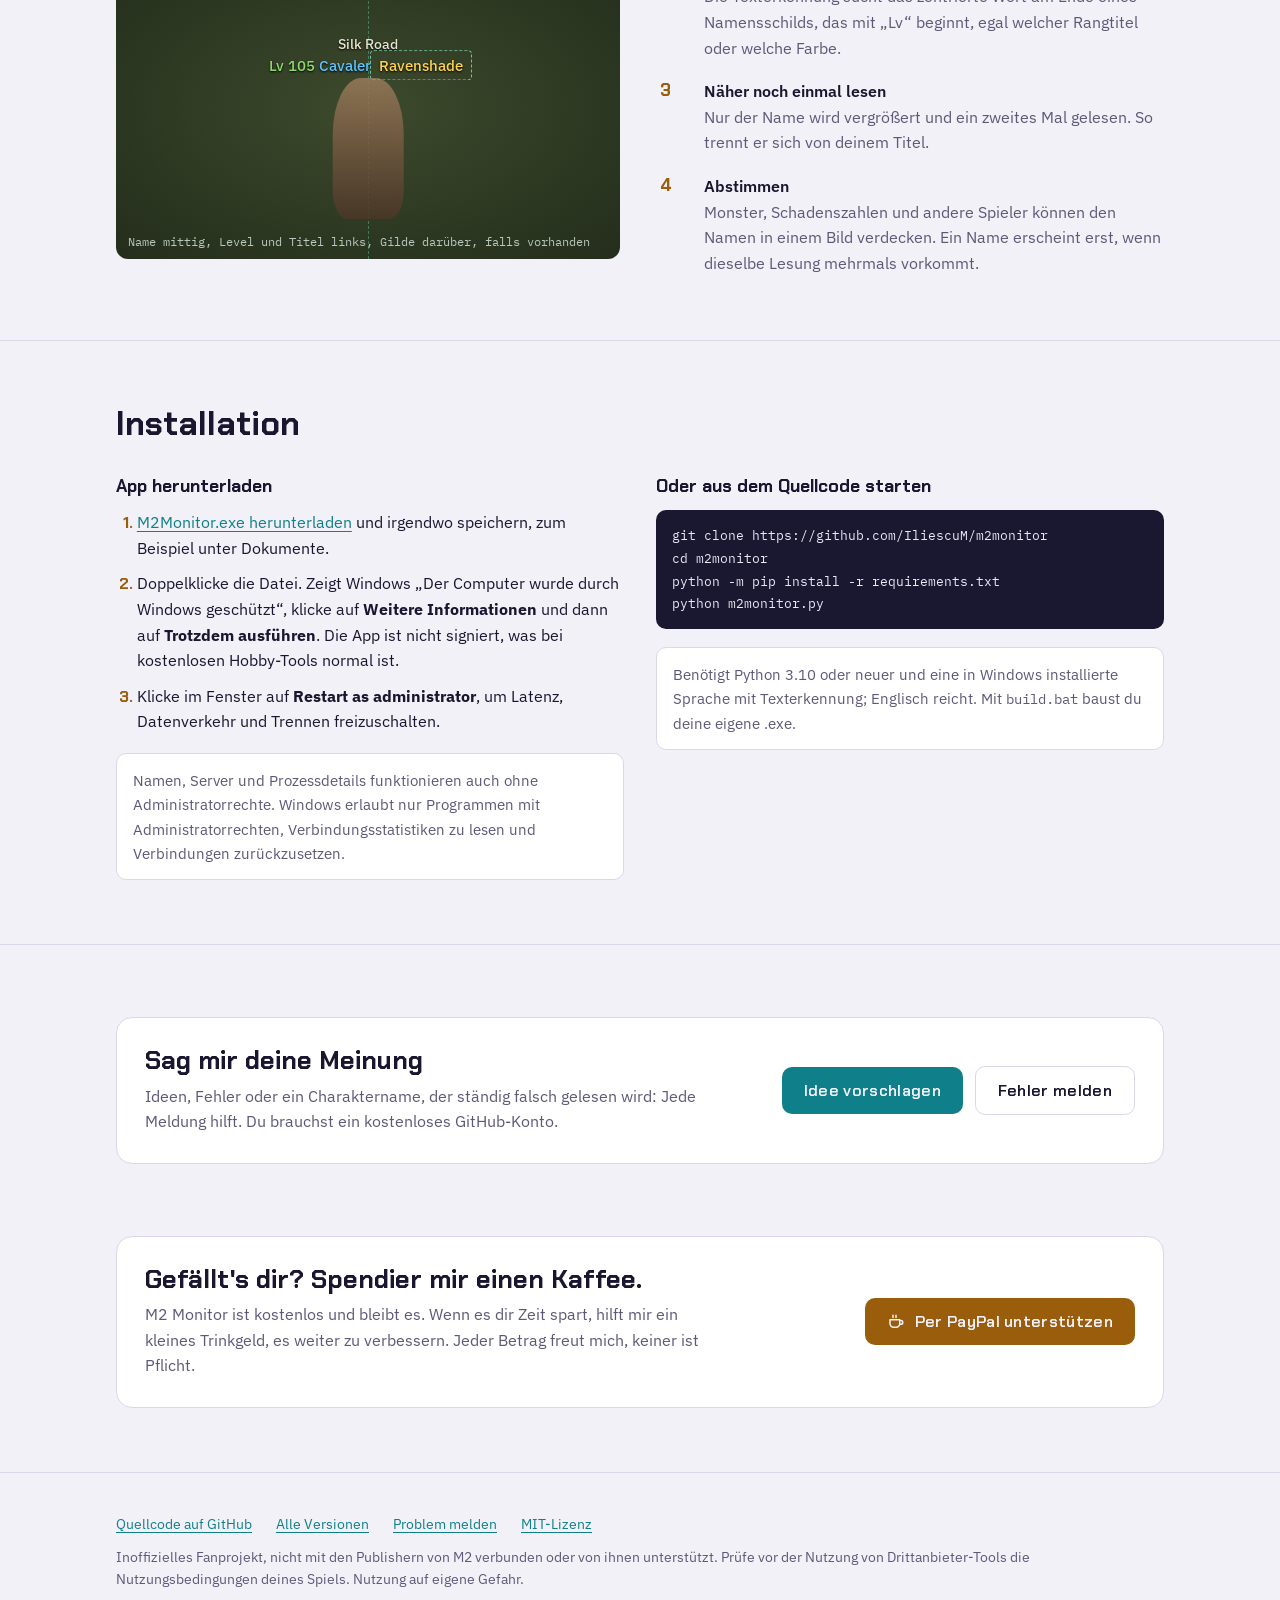
==== commit eb568914: "Read names for every rank title; let users type a name Name reading (measured on recorded clients an" ====
--- a/docs/de/index.html
+++ b/docs/de/index.html
@@ -119,7 +119,7 @@
       <div class="features">
         <div class="feature">
           <h3><svg viewBox="0 0 24 24" fill="none" stroke="currentColor" stroke-width="2" stroke-linecap="round" aria-hidden="true"><circle cx="12" cy="8" r="4"/><path d="M4 21c1.5-4 4.5-6 8-6s6.5 2 8 6"/></svg>Charakternamen</h3>
-          <p>Liest den Namen über deinem Charakter mit der in Windows eingebauten Texterkennung, damit du weißt, welches Fenster welches ist.</p>
+          <p>Liest den Namen über deinem Charakter mit der in Windows eingebauten Texterkennung, damit du weißt, welches Fenster welches ist. Du kannst ihn auch selbst eintippen.</p>
         </div>
         <div class="feature">
           <h3><svg viewBox="0 0 24 24" fill="none" stroke="currentColor" stroke-width="2" stroke-linecap="round" aria-hidden="true"><path d="M3 12h4l3-7 4 14 3-7h4"/></svg>Latenz und Datenverkehr</h3>
@@ -157,11 +157,11 @@
             <div class="guild">Silk Road</div>
             <div class="line"><span class="lv">Lv 105</span> <span class="title">Cavaler</span> <span class="name">Ravenshade</span></div>
           </div>
-          <figcaption>Name mittig, Gilde darüber, Level links</figcaption>
+          <figcaption>Name mittig, Level und Titel links, Gilde darüber, falls vorhanden</figcaption>
         </figure>
         <ol class="steps">
           <li><div><b>Fenster aufnehmen</b><span>Windows Graphics Capture macht ein Bild von jedem Client, auch wenn das Fenster hinter anderen liegt.</span></div></li>
-          <li><div><b>Namensschild finden</b><span>Die Texterkennung sucht das zentrierte Wort mit einer Levelangabe daneben oder einem Gildennamen darüber.</span></div></li>
+          <li><div><b>Namensschild finden</b><span>Die Texterkennung sucht das zentrierte Wort am Ende eines Namensschilds, das mit „Lv“ beginnt, egal welcher Rangtitel oder welche Farbe.</span></div></li>
           <li><div><b>Näher noch einmal lesen</b><span>Nur der Name wird vergrößert und ein zweites Mal gelesen. So trennt er sich von deinem Titel.</span></div></li>
           <li><div><b>Abstimmen</b><span>Monster, Schadenszahlen und andere Spieler können den Namen in einem Bild verdecken. Ein Name erscheint erst, wenn dieselbe Lesung mehrmals vorkommt.</span></div></li>
         </ol>
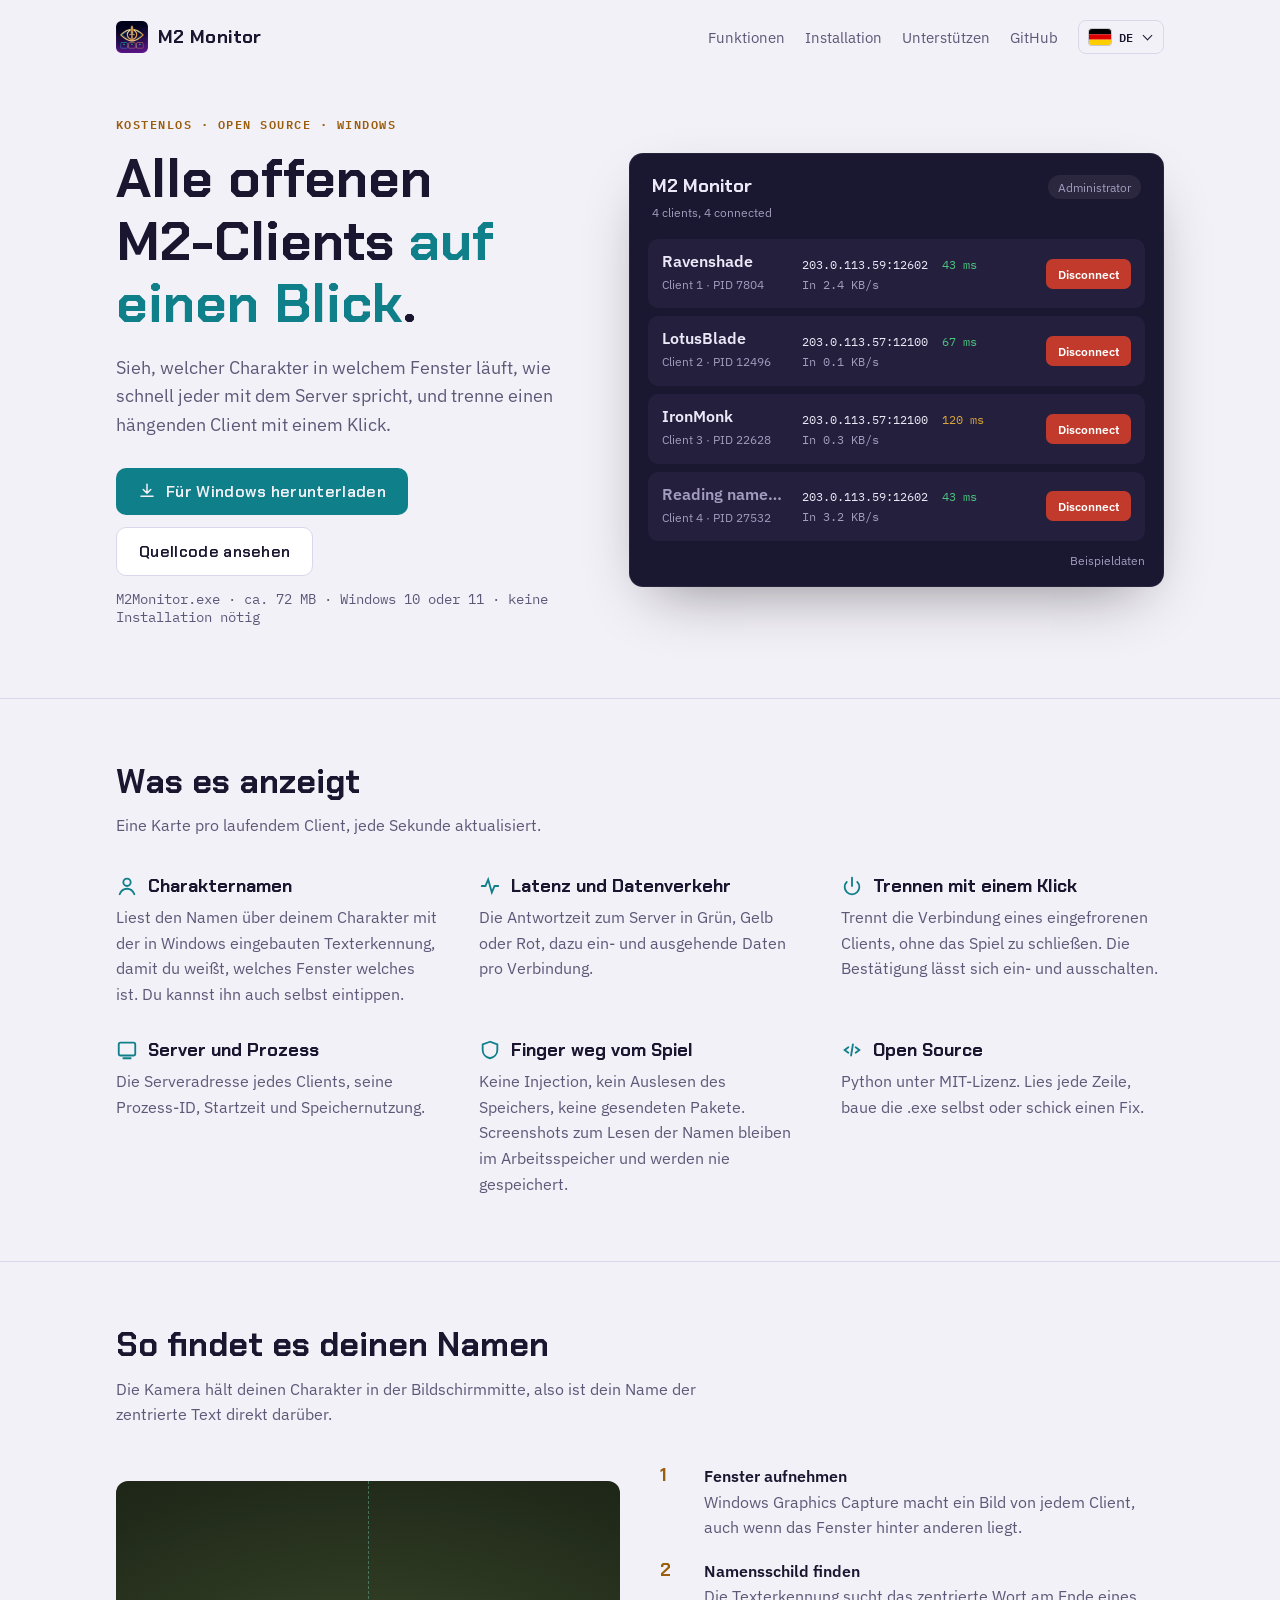
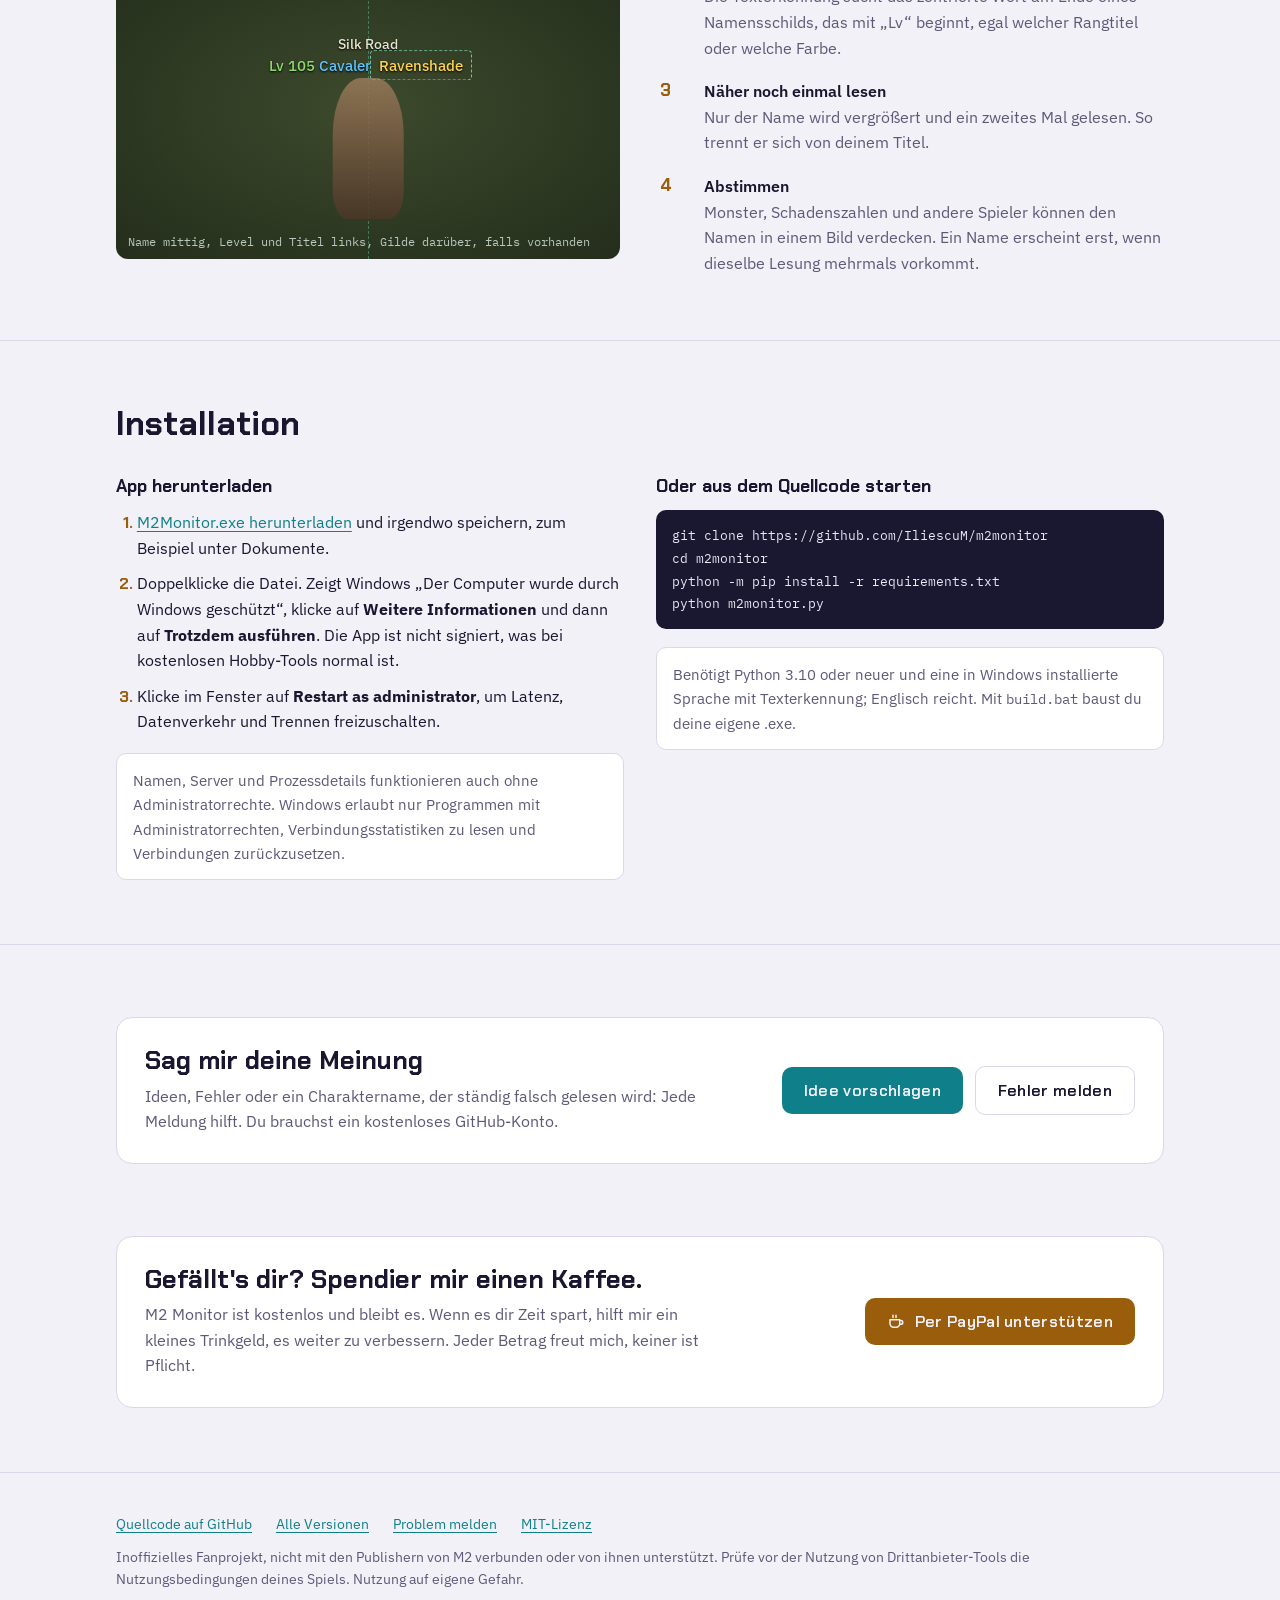
==== commit f11f135a: "Show version 1.0.3 on the website Co-Authored-By: Claude Opus 5.5 <noreply@anthropic.com>" ====
--- a/docs/de/index.html
+++ b/docs/de/index.html
@@ -29,7 +29,7 @@
 <meta name="twitter:title" content="M2 Monitor – kostenloser Multi-Client-Monitor für Metin2">
 <meta name="twitter:description" content="Kostenlose Open-Source-App für Metin2-Spieler: jeder offene Client mit Charaktername, Server, Ping und Datenverkehr. Trennen mit einem Klick.">
 <meta name="twitter:image" content="https://m2monitor.app/og.png">
-<script type="application/ld+json">{"@context": "https://schema.org", "@type": "SoftwareApplication", "name": "M2 Monitor", "description": "Kostenlose Open-Source-App für Metin2-Spieler: jeder offene Client mit Charaktername, Server, Ping und Datenverkehr. Trennen mit einem Klick.", "url": "https://m2monitor.app/de/", "inLanguage": "de", "operatingSystem": "Windows 10, Windows 11", "applicationCategory": "UtilitiesApplication", "applicationSubCategory": "Game utility", "downloadUrl": "https://github.com/IliescuM/m2monitor/releases/latest/download/M2Monitor.exe", "image": "https://m2monitor.app/og.png", "screenshot": "https://m2monitor.app/og.png", "isAccessibleForFree": true, "license": "https://opensource.org/licenses/MIT", "offers": {"@type": "Offer", "price": "0", "priceCurrency": "EUR"}, "author": {"@type": "Person", "name": "IliescuM", "url": "https://github.com/IliescuM"}, "softwareVersion": "1.0.2"}</script>
+<script type="application/ld+json">{"@context": "https://schema.org", "@type": "SoftwareApplication", "name": "M2 Monitor", "description": "Kostenlose Open-Source-App für Metin2-Spieler: jeder offene Client mit Charaktername, Server, Ping und Datenverkehr. Trennen mit einem Klick.", "url": "https://m2monitor.app/de/", "inLanguage": "de", "operatingSystem": "Windows 10, Windows 11", "applicationCategory": "UtilitiesApplication", "applicationSubCategory": "Game utility", "downloadUrl": "https://github.com/IliescuM/m2monitor/releases/latest/download/M2Monitor.exe", "image": "https://m2monitor.app/og.png", "screenshot": "https://m2monitor.app/og.png", "isAccessibleForFree": true, "license": "https://opensource.org/licenses/MIT", "offers": {"@type": "Offer", "price": "0", "priceCurrency": "EUR"}, "author": {"@type": "Person", "name": "IliescuM", "url": "https://github.com/IliescuM"}, "softwareVersion": "1.0.3"}</script>
 <link rel="alternate" hreflang="en" href="https://m2monitor.app/">
 <link rel="alternate" hreflang="tr" href="https://m2monitor.app/tr/">
 <link rel="alternate" hreflang="ro" href="https://m2monitor.app/ro/">
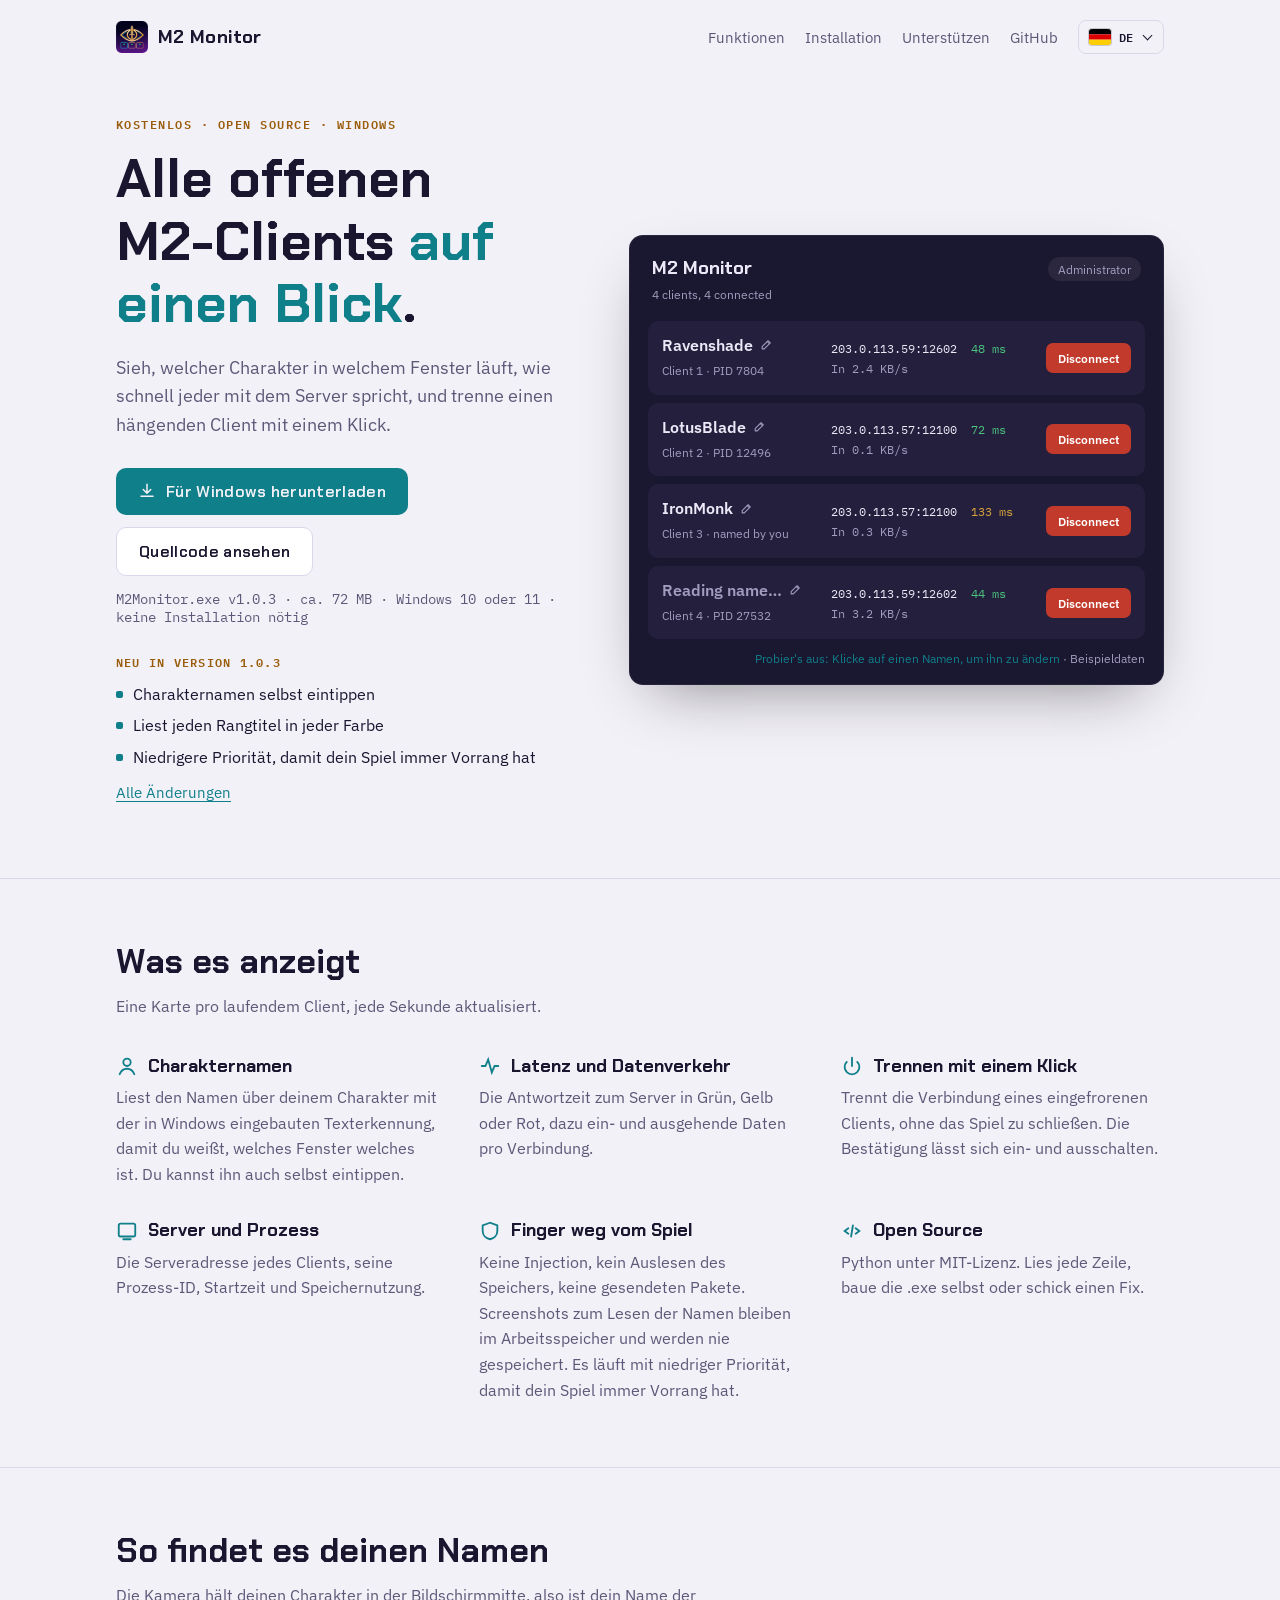
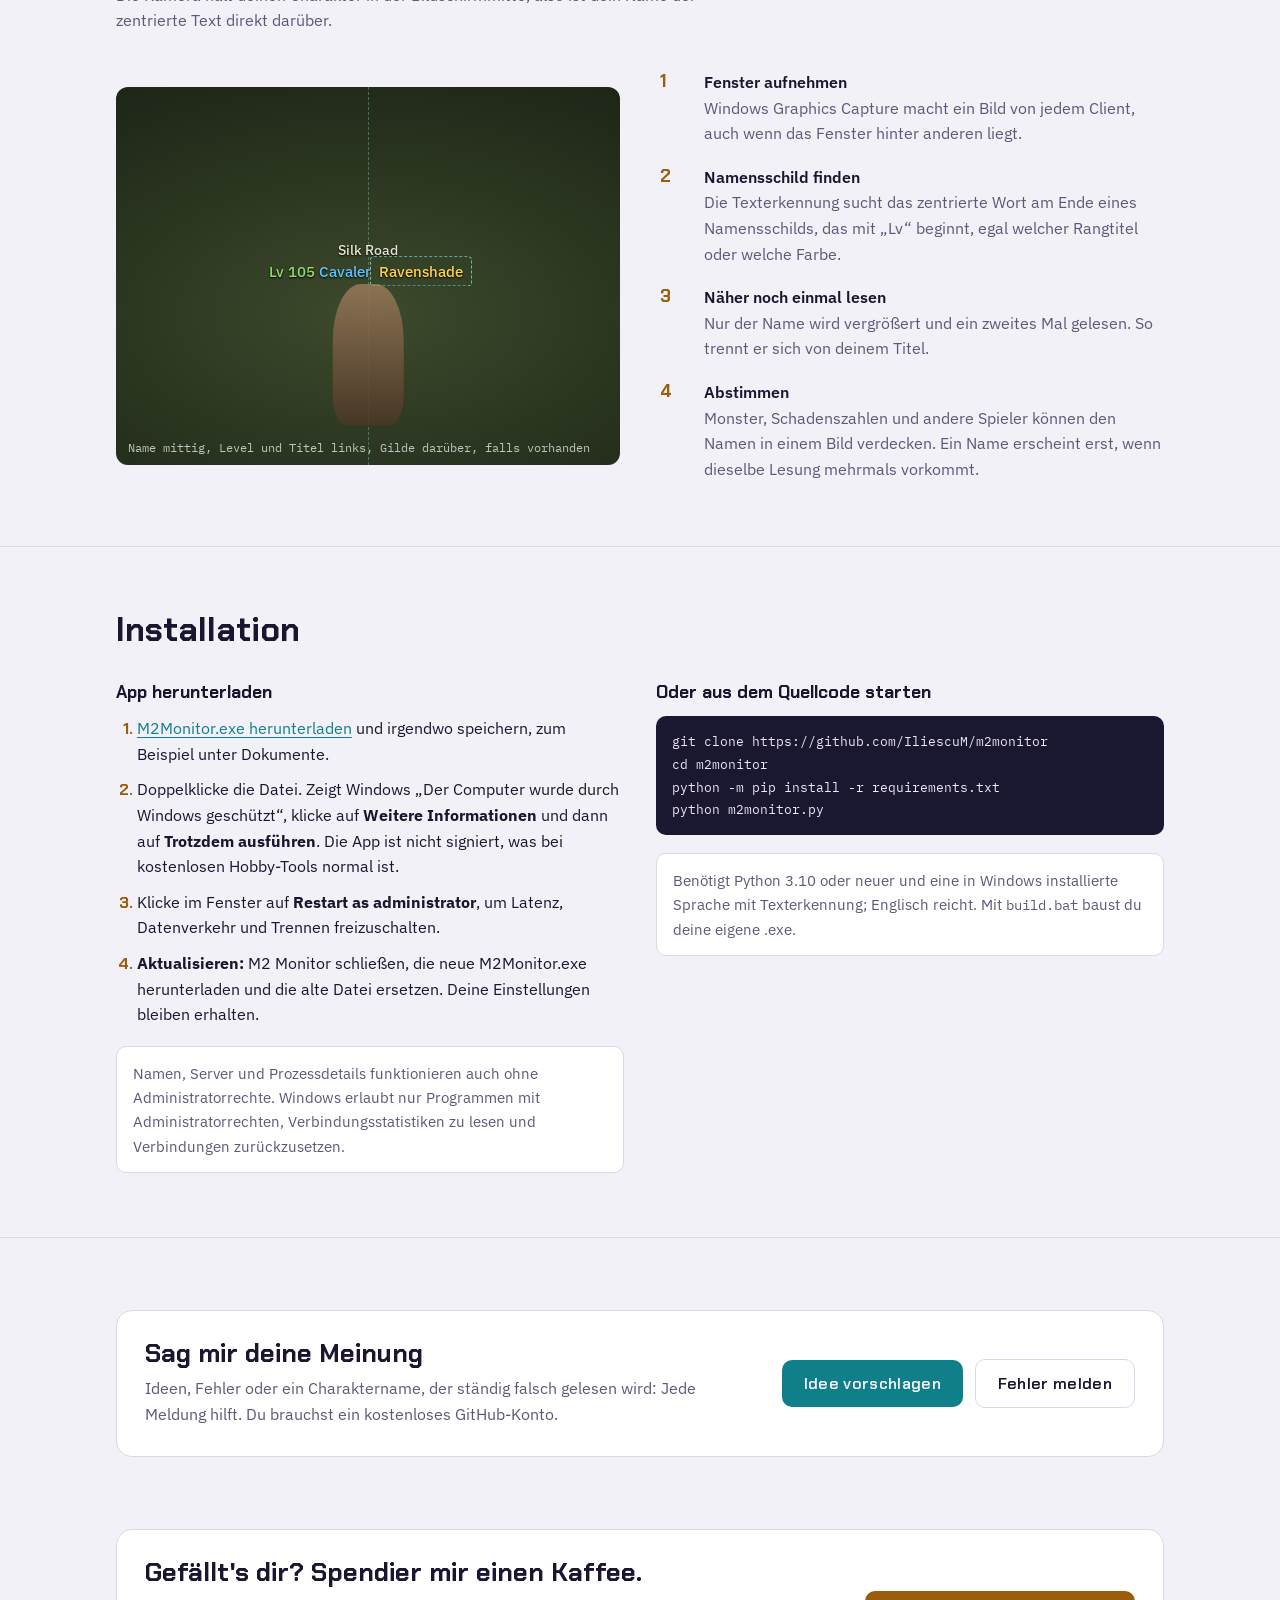
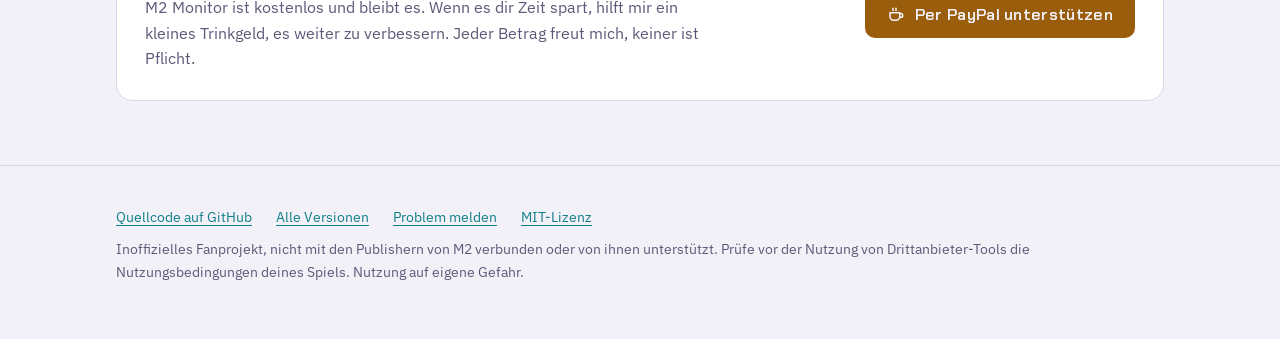
==== commit 3b17cefe: "Website: what's new in 1.0.3 and a renamable app demo - "New in version" list under the download but" ====
--- a/docs/de/index.html
+++ b/docs/de/index.html
@@ -45,7 +45,7 @@
 <link rel="preconnect" href="https://fonts.googleapis.com">
 <link rel="preconnect" href="https://fonts.gstatic.com" crossorigin>
 <link rel="stylesheet" href="https://fonts.googleapis.com/css2?family=Chakra+Petch:wght@500;600;700&family=IBM+Plex+Sans:wght@400;500;600&family=IBM+Plex+Mono:wght@400;500&display=swap">
-<link rel="stylesheet" href="../style.css?v=ce1d8ed206">
+<link rel="stylesheet" href="../style.css?v=d0723a3f14">
 </head>
 <body>
 
@@ -79,35 +79,44 @@
           </a>
           <a class="btn btn-ghost" href="https://github.com/IliescuM/m2monitor">Quellcode ansehen</a>
         </div>
-        <p class="fine">M2Monitor.exe · ca. 72 MB · Windows 10 oder 11 · keine Installation nötig</p>
-      </div>
-
-      <div class="mock" role="img" aria-label="Beispiel des M2-Monitor-Fensters mit vier Spielclients">
+        <p class="fine">M2Monitor.exe v1.0.3 · ca. 72 MB · Windows 10 oder 11 · keine Installation nötig</p>
+        <div class="whatsnew">
+          <p class="whatsnew-title">Neu in Version 1.0.3</p>
+          <ul>
+            <li>Charakternamen selbst eintippen</li>
+            <li>Liest jeden Rangtitel in jeder Farbe</li>
+            <li>Niedrigere Priorität, damit dein Spiel immer Vorrang hat</li>
+          </ul>
+          <a href="https://github.com/IliescuM/m2monitor/releases/latest">Alle Änderungen</a>
+        </div>
+      </div>
+
+      <div class="mock" aria-label="Beispiel des M2-Monitor-Fensters mit vier Spielclients" data-save="Speichern" data-cancel="Abbrechen">
         <div class="mock-head">
           <div><b>M2 Monitor</b><br><span>4 clients, 4 connected</span></div>
           <span class="pill">Administrator</span>
         </div>
         <div class="client">
-          <div class="who"><b>Ravenshade</b><small>Client 1 · PID 7804</small></div>
+          <div class="who"><div class="mname-row"><b class="mname">Ravenshade</b><button type="button" class="pen-btn" aria-label="Namen bearbeiten"><svg viewBox="0 0 24 24" fill="none" stroke="currentColor" stroke-width="2" stroke-linecap="round" stroke-linejoin="round" aria-hidden="true"><path d="M4 20h4L19 9l-4-4L4 16z"/><path d="M13.5 6.5l4 4"/></svg></button></div><small data-base="Client 1 · PID 7804">Client 1 · PID 7804</small></div>
           <div class="stats"><span class="srv">203.0.113.59:12602</span><span class="rtt" data-base="47">47 ms</span><span>In 2.4 KB/s</span></div>
           <span class="dc">Disconnect</span>
         </div>
         <div class="client">
-          <div class="who"><b>LotusBlade</b><small>Client 2 · PID 12496</small></div>
+          <div class="who"><div class="mname-row"><b class="mname">LotusBlade</b><button type="button" class="pen-btn" aria-label="Namen bearbeiten"><svg viewBox="0 0 24 24" fill="none" stroke="currentColor" stroke-width="2" stroke-linecap="round" stroke-linejoin="round" aria-hidden="true"><path d="M4 20h4L19 9l-4-4L4 16z"/><path d="M13.5 6.5l4 4"/></svg></button></div><small data-base="Client 2 · PID 12496">Client 2 · PID 12496</small></div>
           <div class="stats"><span class="srv">203.0.113.57:12100</span><span class="rtt" data-base="69">69 ms</span><span>In 0.1 KB/s</span></div>
           <span class="dc">Disconnect</span>
         </div>
         <div class="client">
-          <div class="who"><b>IronMonk</b><small>Client 3 · PID 22628</small></div>
+          <div class="who"><div class="mname-row"><b class="mname">IronMonk</b><button type="button" class="pen-btn" aria-label="Namen bearbeiten"><svg viewBox="0 0 24 24" fill="none" stroke="currentColor" stroke-width="2" stroke-linecap="round" stroke-linejoin="round" aria-hidden="true"><path d="M4 20h4L19 9l-4-4L4 16z"/><path d="M13.5 6.5l4 4"/></svg></button></div><small data-base="Client 3 · PID 22628">Client 3 · named by you</small></div>
           <div class="stats"><span class="srv">203.0.113.57:12100</span><span class="rtt" data-base="128">128 ms</span><span>In 0.3 KB/s</span></div>
           <span class="dc">Disconnect</span>
         </div>
         <div class="client reading">
-          <div class="who"><b>Reading name…</b><small>Client 4 · PID 27532</small></div>
+          <div class="who"><div class="mname-row"><b class="mname" data-auto="1">Reading name…</b><button type="button" class="pen-btn" aria-label="Namen bearbeiten"><svg viewBox="0 0 24 24" fill="none" stroke="currentColor" stroke-width="2" stroke-linecap="round" stroke-linejoin="round" aria-hidden="true"><path d="M4 20h4L19 9l-4-4L4 16z"/><path d="M13.5 6.5l4 4"/></svg></button></div><small data-base="Client 4 · PID 27532">Client 4 · PID 27532</small></div>
           <div class="stats"><span class="srv">203.0.113.59:12602</span><span class="rtt" data-base="46">46 ms</span><span>In 3.2 KB/s</span></div>
           <span class="dc">Disconnect</span>
         </div>
-        <p class="example-note">Beispieldaten</p>
+        <p class="example-note"><span class="mock-hint">Probier's aus: Klicke auf einen Namen, um ihn zu ändern</span> · Beispieldaten</p>
       </div>
     </div>
   </section>
@@ -135,7 +144,7 @@
         </div>
         <div class="feature">
           <h3><svg viewBox="0 0 24 24" fill="none" stroke="currentColor" stroke-width="2" stroke-linecap="round" aria-hidden="true"><path d="M12 3 4 6v6c0 4.5 3.4 8 8 9 4.6-1 8-4.5 8-9V6z"/></svg>Finger weg vom Spiel</h3>
-          <p>Keine Injection, kein Auslesen des Speichers, keine gesendeten Pakete. Screenshots zum Lesen der Namen bleiben im Arbeitsspeicher und werden nie gespeichert.</p>
+          <p>Keine Injection, kein Auslesen des Speichers, keine gesendeten Pakete. Screenshots zum Lesen der Namen bleiben im Arbeitsspeicher und werden nie gespeichert. Es läuft mit niedriger Priorität, damit dein Spiel immer Vorrang hat.</p>
         </div>
         <div class="feature">
           <h3><svg viewBox="0 0 24 24" fill="none" stroke="currentColor" stroke-width="2" stroke-linecap="round" aria-hidden="true"><path d="M8 9l-4 3 4 3M16 9l4 3-4 3M13 6l-2 12"/></svg>Open Source</h3>
@@ -179,6 +188,7 @@
             <li><a href="https://github.com/IliescuM/m2monitor/releases/latest/download/M2Monitor.exe">M2Monitor.exe herunterladen</a> und irgendwo speichern, zum Beispiel unter Dokumente.</li>
             <li>Doppelklicke die Datei. Zeigt Windows „Der Computer wurde durch Windows geschützt“, klicke auf <b>Weitere Informationen</b> und dann auf <b>Trotzdem ausführen</b>. Die App ist nicht signiert, was bei kostenlosen Hobby-Tools normal ist.</li>
             <li>Klicke im Fenster auf <b>Restart as administrator</b>, um Latenz, Datenverkehr und Trennen freizuschalten.</li>
+            <li><b>Aktualisieren:</b> M2 Monitor schließen, die neue M2Monitor.exe herunterladen und die alte Datei ersetzen. Deine Einstellungen bleiben erhalten.</li>
           </ol>
           <p class="note">Namen, Server und Prozessdetails funktionieren auch ohne Administratorrechte. Windows erlaubt nur Programmen mit Administratorrechten, Verbindungsstatistiken zu lesen und Verbindungen zurückzusetzen.</p>
         </div>
@@ -237,6 +247,6 @@
   </div>
 </footer>
 
-<script src="../site.js?v=e20082e7b2"></script>
+<script src="../site.js?v=6a04e72273"></script>
 </body>
 </html>
--- a/docs/style.css
+++ b/docs/style.css
@@ -37,6 +37,7 @@
 }
 
 * { box-sizing: border-box; }
+[hidden] { display: none !important; }
 html { -webkit-text-size-adjust: 100%; }
 body {
   margin: 0;
@@ -110,6 +111,14 @@
 .btn-ghost:hover { border-color: var(--jade); }
 .fine { margin-top: 14px; font: 400 0.85rem var(--mono); color: var(--muted); }
 
+/* What's new */
+.whatsnew { margin-top: 26px; }
+.whatsnew-title { font: 600 0.78rem var(--mono); letter-spacing: 0.1em; text-transform: uppercase; color: var(--bronze); }
+.whatsnew ul { list-style: none; margin: 10px 0 10px; padding: 0; display: grid; gap: 6px; }
+.whatsnew li { display: flex; align-items: baseline; gap: 10px; }
+.whatsnew li::before { content: ""; flex: none; width: 7px; height: 7px; border-radius: 2px; background: var(--jade); transform: translateY(-2px); }
+.whatsnew a { font-size: 0.92rem; }
+
 /* App mock */
 .mock {
   background: var(--card); color: var(--card-fg);
@@ -123,19 +132,36 @@
 .mock-head span { font: 400 0.78rem var(--body); color: var(--card-muted); }
 .pill { font: 600 0.72rem var(--body); color: #4cc47e; background: rgb(255 255 255 / 0.07); padding: 4px 10px; border-radius: 999px; }
 .client {
-  display: grid; grid-template-columns: minmax(0, 1.1fr) minmax(0, 2fr) auto; gap: 12px; align-items: center;
+  display: grid; grid-template-columns: minmax(0, 1.35fr) minmax(0, 1.75fr) auto; gap: 12px; align-items: center;
   background: var(--card-2); border-radius: 10px; padding: 12px 14px;
 }
 .client + .client { margin-top: 8px; }
-.who b { display: block; font: 600 0.98rem var(--body); overflow: hidden; text-overflow: ellipsis; white-space: nowrap; }
+.who b { display: block; font: 600 0.98rem var(--body); }
 .who small { font-size: 0.74rem; color: var(--card-muted); }
+.mname-row { display: flex; align-items: center; gap: 2px; min-width: 0; height: 24px; }
+.mname { cursor: text; overflow: hidden; text-overflow: ellipsis; white-space: nowrap; min-width: 0; }
+.pen-btn, .icon-btn {
+  flex: none; display: inline-flex; align-items: center; justify-content: center;
+  width: 22px; height: 22px; padding: 0; border: 0; border-radius: 5px;
+  background: none; color: var(--card-muted); cursor: pointer;
+}
+.pen-btn svg, .icon-btn svg { width: 13px; height: 13px; }
+.pen-btn:hover, .icon-btn:hover { color: var(--card-fg); background: rgb(255 255 255 / 0.08); }
+.icon-btn.ok { color: #4cc47e; }
+.mname-input {
+  min-width: 0; width: 100%; max-width: 140px; height: 22px; padding: 0 6px;
+  font: 600 0.9rem var(--body); color: var(--card-fg); background: var(--card);
+  border: 1px solid rgb(255 255 255 / 0.22); border-radius: 5px;
+}
+.mname-input:focus { outline: 2px solid var(--jade); outline-offset: 0; }
+.mock-hint { color: var(--jade); }
 .stats { display: flex; flex-wrap: wrap; gap: 4px 14px; font: 400 0.78rem var(--mono); color: var(--card-muted); font-variant-numeric: tabular-nums; min-width: 0; }
 .stats .srv { color: var(--card-fg); }
 .rtt[data-level="good"] { color: #4cc47e; }
 .rtt[data-level="warn"] { color: #d9a53a; }
 .rtt[data-level="bad"] { color: #e5574a; }
 .dc { font: 600 0.78rem var(--body); color: #fff; background: #c23a2b; border-radius: 7px; padding: 7px 12px; white-space: nowrap; }
-.reading b { color: var(--card-muted); }
+.reading .mname { color: var(--card-muted); }
 .example-note { margin-top: 12px; font: 400 0.75rem var(--body); color: var(--card-muted); text-align: right; }
 
 /* Sections */
